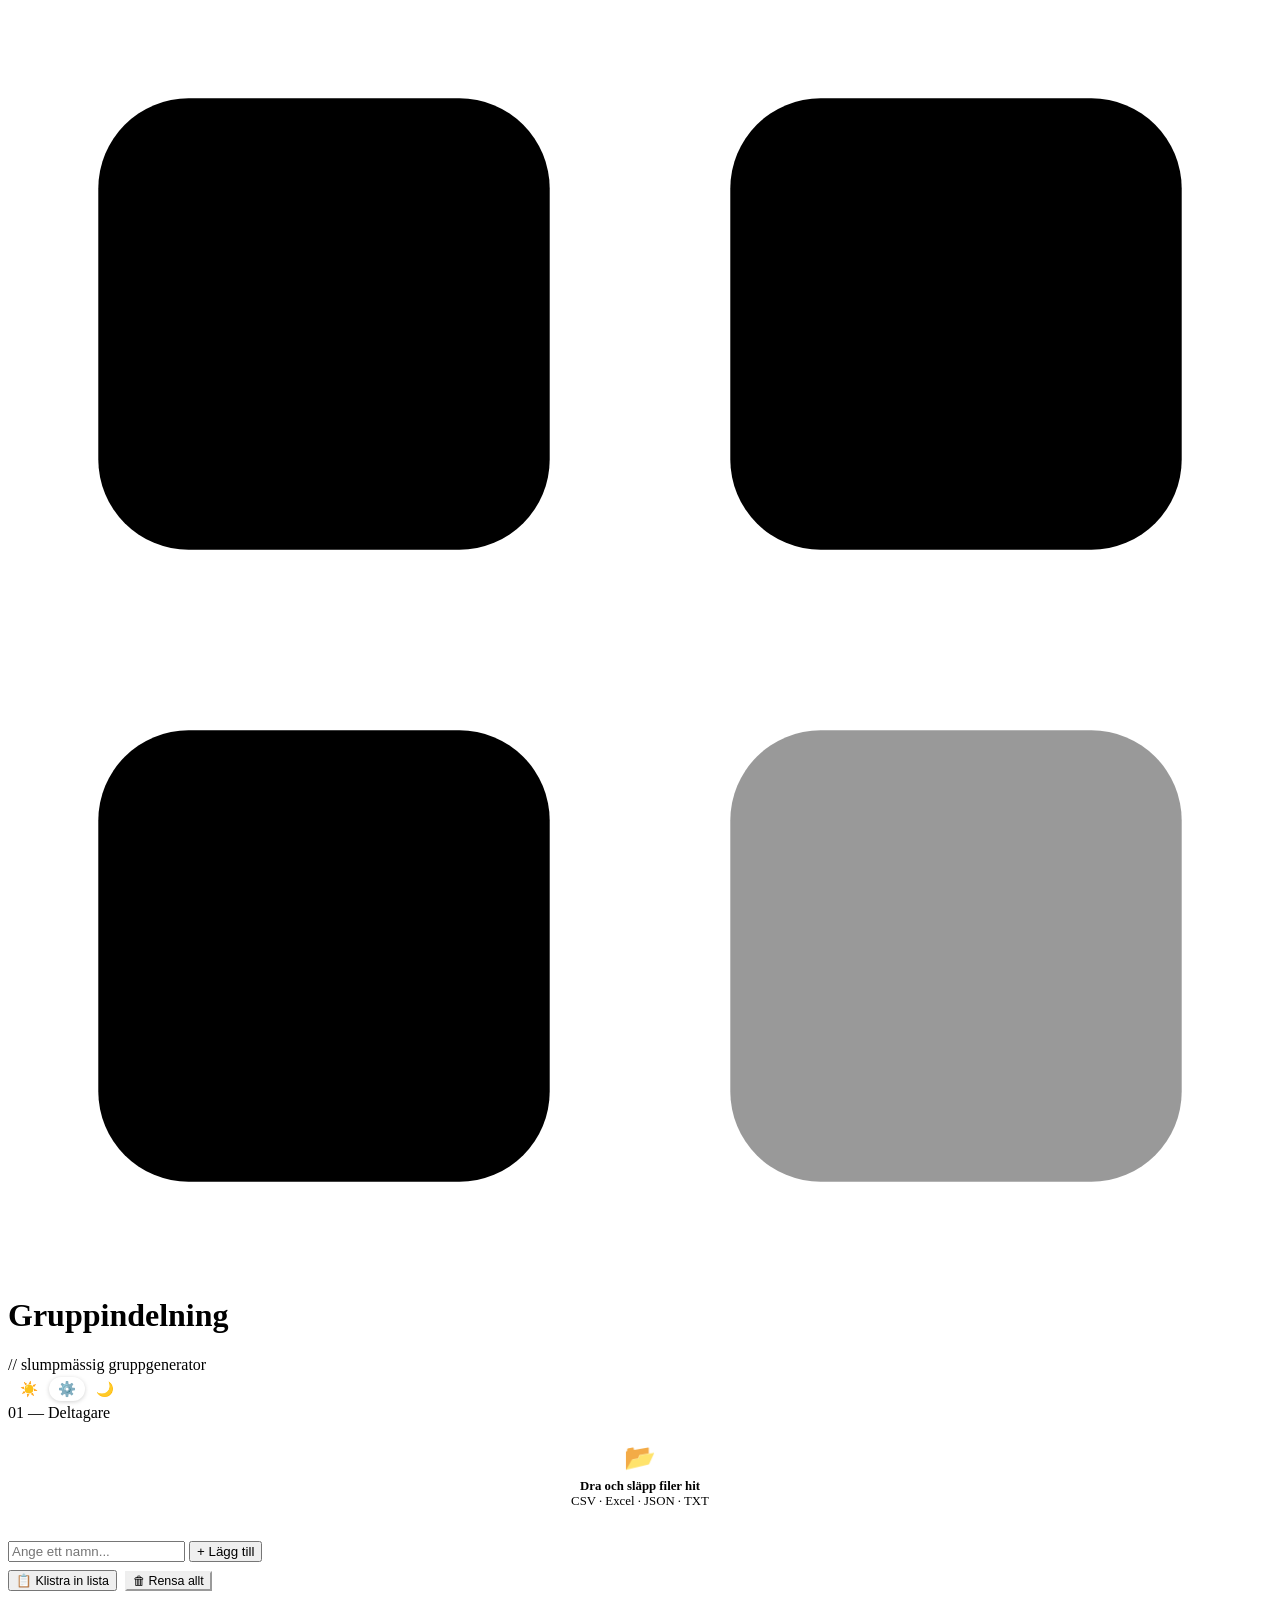
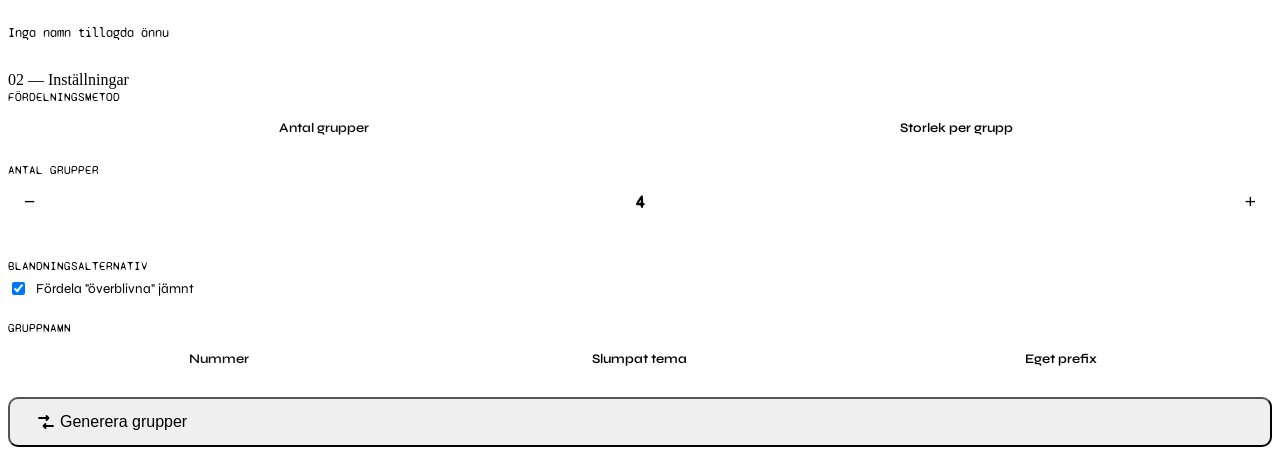
==== index.html @ c27370c6 "0.0.1" ====
<!DOCTYPE html>
<html lang="sv" data-theme="auto">
<head>
<meta charset="UTF-8">
<meta name="viewport" content="width=device-width, initial-scale=1.0">
<title>Gruppindelning</title>
<link rel="stylesheet" href="style.css">
<link href="https://fonts.googleapis.com/css2?family=Syne:wght@400;600;700;800&family=Syne+Mono&display=swap" rel="stylesheet">

</head>
<body>
<div class="app">
  <header>
    <div class="logo-mark">
      <svg viewBox="0 0 28 28" fill="none">
        <rect x="2" y="2" width="10" height="10" rx="2" fill="currentColor"/>
        <rect x="16" y="2" width="10" height="10" rx="2" fill="currentColor"/>
        <rect x="2" y="16" width="10" height="10" rx="2" fill="currentColor"/>
        <rect x="16" y="16" width="10" height="10" rx="2" fill="currentColor" opacity="0.4"/>
      </svg>
    </div>
    <div>
      <h1>Grupp<span>indelning</span></h1>
      <div class="subtitle">// slumpmässig gruppgenerator</div>
    </div>
    <div class="theme-toggle" id="themeToggle">
      <button onclick="setTheme('light')" title="Ljust läge">☀️</button>
      <button onclick="setTheme('auto')"  title="Automatiskt">⚙️</button>
      <button onclick="setTheme('dark')"  title="Mörkt läge">🌙</button>
    </div>
  </header>

  <div class="layout">
    <!-- Panel 1: Names -->
    <div class="panel">
      <div class="panel-title">01 — Deltagare</div>

      <!-- Import -->
      <div class="import-zone" id="dropZone">
        <input type="file" id="fileInput" accept=".csv,.xlsx,.xls,.json,.txt" multiple>
        <div class="import-icon">📂</div>
        <div class="import-text">
          <strong>Dra och släpp filer hit</strong><br>
          CSV · Excel · JSON · TXT
        </div>
      </div>

      <!-- Manual add -->
      <div class="name-input-row">
        <input type="text" id="nameInput" placeholder="Ange ett namn..." autocomplete="off">
        <button class="btn" onclick="addName()">+ Lägg till</button>
      </div>

      <!-- Bulk paste -->
      <div class="flex-row mt8">
        <button class="btn btn-ghost" onclick="togglePaste()" style="font-size:0.78rem;">📋 Klistra in lista</button>
        <button class="btn btn-ghost" onclick="clearAll()" style="font-size:0.78rem; color: var(--danger); border-color: var(--danger);">🗑 Rensa allt</button>
      </div>

      <div id="pasteArea" style="display:none; margin-top:10px;">
        <textarea id="pasteInput" placeholder="En rad per namn, eller kommaseparerat..."
          style="width:100%; height:90px; background:var(--surface2); border:1px solid var(--border); border-radius:8px; padding:10px; color:var(--text); font-family:'Syne Mono',monospace; font-size:0.82rem; resize:vertical; outline:none;"></textarea>
        <div class="flex-row mt8">
          <button class="btn" style="font-size:0.8rem;" onclick="importPaste()">Importera</button>
          <button class="btn btn-ghost" style="font-size:0.8rem;" onclick="togglePaste()">Avbryt</button>
        </div>
      </div>

      <!-- List -->
      <div id="nameList" class="name-list" style="margin-top:14px;">
        <div class="empty-state" id="emptyState">Inga namn tillagda ännu</div>
      </div>
      <div class="name-count" id="nameCount"></div>
    </div>

    <!-- Panel 2: Settings -->
    <div class="panel">
      <div class="panel-title">02 — Inställningar</div>

      <div class="settings-row">
        <div class="setting-item">
          <label>FÖRDELNINGSMETOD</label>
          <div class="mode-toggle">
            <button class="active" id="modeAntal" onclick="setMode('antal')">Antal grupper</button>
            <button id="modeStorlek" onclick="setMode('storlek')">Storlek per grupp</button>
          </div>
        </div>

        <div class="setting-item">
          <label id="numLabel">ANTAL GRUPPER</label>
          <div class="number-input-wrap">
            <button onclick="changeNum(-1)">−</button>
            <span id="numDisplay">4</span>
            <button onclick="changeNum(1)">+</button>
          </div>
          <div class="predict-text" id="predictText"></div>
        </div>

        <div class="setting-item">
          <label>BLANDNINGSALTERNATIV</label>
          <div style="display:flex; flex-direction:column; gap:6px;">
            <label style="display:flex; align-items:center; gap:8px; color:var(--text); cursor:pointer; font-family:'Syne',sans-serif; font-size:0.85rem;">
              <input type="checkbox" id="keepRemainder" checked style="accent-color: var(--accent);">
              Fördela "överblivna" jämnt
            </label>
          </div>
        </div>

        <div class="setting-item">
          <label>GRUPPNAMN</label>
          <div class="mode-toggle">
            <button class="active" id="nameStyleNum" onclick="setNameStyle('nummer')">Nummer</button>
            <button id="nameStyleTheme" onclick="setNameStyle('tema')">Slumpat tema</button>
            <button id="nameStyleCustom" onclick="setNameStyle('eget')">Eget prefix</button>
          </div>
          <div id="themePickerWrap" style="display:none; margin-top:10px;">
            <label style="font-size:0.72rem; color:var(--muted); font-family:'Syne Mono',monospace; display:block; margin-bottom:6px;">VÄLJ TEMA</label>
            <div style="display:flex; flex-wrap:wrap; gap:6px;" id="themePicker"></div>
          </div>
          <div id="customPrefixWrap" style="display:none; margin-top:10px;">
            <input type="text" id="customPrefix" placeholder="ex: Lag, Team, Klass..." style="width:100%;">
          </div>
        </div>
      </div>

      <div class="action-row">
        <button class="btn btn-big shuffle-btn" onclick="generateGroups()">
          <svg width="16" height="16" viewBox="0 0 16 16" fill="none">
            <path d="M1 4h9.5M10.5 4l-2-2m2 2-2 2M15 12H5.5m0 0 2 2m-2-2 2-2" stroke="currentColor" stroke-width="1.8" stroke-linecap="round"/>
          </svg>
          Generera grupper
        </button>
      </div>
    </div>

    <!-- Results -->
    <div class="results-area panel" id="resultsArea">
      <div class="results-header">
        <div class="results-title">
          Resultat
          <span class="results-badge" id="resultsBadge">0 grupper</span>
        </div>
        <div class="copy-row">
          <button class="btn btn-ghost" style="font-size:0.78rem;" onclick="copyResult()">📋 Kopiera</button>
          <button class="btn btn-ghost" style="font-size:0.78rem;" onclick="downloadResult()">💾 Ladda ner</button>
          <button class="btn btn-ghost" style="font-size:0.78rem;" onclick="downloadPDF()">📄 PDF</button>
          <button class="btn shuffle-btn" style="font-size:0.78rem;" onclick="generateGroups()">
            <svg width="13" height="13" viewBox="0 0 16 16" fill="none">
              <path d="M1 4h9.5M10.5 4l-2-2m2 2-2 2M15 12H5.5m0 0 2 2m-2-2 2-2" stroke="currentColor" stroke-width="1.8" stroke-linecap="round"/>
            </svg>
            Blanda om
          </button>
        </div>
      </div>
      <div class="groups-grid" id="groupsGrid"></div>
      <div class="print-footer">Genererad av Gruppindelning &mdash; <span id="printDate"></span></div>
    </div>
  </div>
</div>

<div class="toast" id="toast"></div>

<script>
// --- Theme ---
function setTheme(t) {
  document.documentElement.setAttribute('data-theme', t);
  localStorage.setItem('theme', t);
  document.querySelectorAll('#themeToggle button').forEach((btn, i) => {
    btn.classList.toggle('active', ['light','auto','dark'][i] === t);
  });
}
(function initTheme() {
  const saved = localStorage.getItem('theme') || 'auto';
  setTheme(saved);
})();

// --- State ---
let names = [];
let mode = 'antal'; // 'antal' | 'storlek'
let numValue = 4;
let nameStyle = 'nummer'; // 'nummer' | 'tema' | 'eget'
let activeTheme = 'djur';

const THEMES = {
  'djur':     { label: '🐾 Djur',      words: ['Räven','Björnen','Vargen','Örnen','Tigern','Lejonet','Delfinen','Falken','Lodjuret','Älgen','Hajen','Korpen','Puman','Gazelln','Bävern','Igelkotten','Flodhästen','Geparden','Zebran','Pingvinen'] },
  'rymden':   { label: '🚀 Rymden',    words: ['Orion','Nebula','Cassini','Hubble','Apollo','Sirius','Vega','Polaris','Andromeda','Titan','Aurora','Cosmos','Lyra','Cygnus','Altair','Rigel','Antares','Deneb','Proxima','Quasar'] },
  'natur':    { label: '🌿 Natur',     words: ['Granen','Eken','Björken','Tallens','Aspen','Linden','Almens','Rönnens','Hasselns','Bokens','Viden','Sälgens','Enens','Häggns','Forsens','Sjöns','Flodens','Bergets','Dalens','Slättens'] },
  'mat':      { label: '🍕 Mat',       words: ['Pizzan','Tacos','Sushis','Burgarn','Pastas','Waffle','Muffins','Tårtan','Noodles','Curryn','Falafel','Paninis','Ramen','Gazpacho','Risotton','Crêpen','Wonton','Burritos','Tzatziki','Fondue'] },
  'färger':   { label: '🎨 Färger',    words: ['Kobolt','Scarlet','Safran','Smaragd','Karmin','Indigo','Cerise','Amber','Lavendel','Korall','Turkos','Purpur','Citrin','Azur','Magenta','Ocker','Sepia','Jade','Perla','Karminröd'] },
  'sport':    { label: '⚽ Sport',     words: ['Sprinters','Titans','Eagles','Phoenix','Vipers','Wolves','Sharks','Falcons','Storm','Blazers','Knights','Raiders','Comets','Thunder','Legends','Rebels','Warriors','Rangers','Hunters','Strikers'] },
  'musik':    { label: '🎵 Musik',     words: ['Allegro','Fortissimo','Staccato','Vibrato','Crescendo','Adagio','Pizzicato','Fermata','Serenad','Overtyren','Balladen','Sonatens','Rapsodi','Preludium','Nocturne','Etyd','Kadensen','Fuga','Arion','Legato'] },
  'mytologi': { label: '⚡ Mytologi',  words: ['Zevs','Ares','Hermes','Poseidon','Athena','Apollo','Artemis','Hestia','Hefaist','Demeter','Dionys','Hades','Nyx','Iris','Nemesis','Eros','Titan','Kronos','Helios','Selene'] },
};

function setNameStyle(style) {
  nameStyle = style;
  const idMap = { 'nummer': 'nameStyleNum', 'tema': 'nameStyleTheme', 'eget': 'nameStyleCustom' };
  Object.values(idMap).forEach(id => document.getElementById(id).classList.remove('active'));
  document.getElementById(idMap[style]).classList.add('active');
  document.getElementById('themePickerWrap').style.display = style === 'tema' ? 'block' : 'none';
  document.getElementById('customPrefixWrap').style.display = style === 'eget' ? 'block' : 'none';
}

function buildThemePicker() {
  const picker = document.getElementById('themePicker');
  Object.entries(THEMES).forEach(([key, val]) => {
    const btn = document.createElement('button');
    btn.className = 'theme-btn' + (key === activeTheme ? ' active' : '');
    btn.textContent = val.label;
    btn.onclick = () => {
      activeTheme = key;
      picker.querySelectorAll('.theme-btn').forEach(b => b.classList.remove('active'));
      btn.classList.add('active');
    };
    picker.appendChild(btn);
  });
}

function getGroupName(i, total) {
  if (nameStyle === 'nummer') return `GRUPP ${i + 1}`;
  if (nameStyle === 'eget') {
    const prefix = document.getElementById('customPrefix').value.trim() || 'Grupp';
    return `${prefix} ${i + 1}`;
  }
  if (nameStyle === 'tema') {
    const pool = THEMES[activeTheme].words;
    // Pre-shuffle pool for this generation, stored in window._themePool
    if (!window._themePool) window._themePool = [...pool].sort(() => Math.random() - 0.5);
    return window._themePool[i % pool.length];
  }
  return `GRUPP ${i + 1}`;
}

// --- Name Management ---
function addName(n) {
  const input = document.getElementById('nameInput');
  const name = (n || input.value).trim();
  if (!name) return;
  if (names.includes(name)) { showToast(`"${name}" finns redan`); input.value = ''; return; }
  names.push(name);
  input.value = '';
  renderNames();
  updatePredict();
}

function removeName(i) {
  names.splice(i, 1);
  renderNames();
  updatePredict();
}

function clearAll() {
  if (!names.length) return;
  names = [];
  renderNames();
  updatePredict();
  document.getElementById('resultsArea').classList.remove('visible');
}

function renderNames() {
  const list = document.getElementById('nameList');
  const empty = document.getElementById('emptyState');
  const count = document.getElementById('nameCount');
  list.innerHTML = '';
  if (!names.length) {
    list.appendChild(empty);
    count.innerHTML = '';
    return;
  }
  names.forEach((n, i) => {
    const tag = document.createElement('div');
    tag.className = 'name-tag';
    tag.innerHTML = `${n}<button onclick="removeName(${i})" title="Ta bort">×</button>`;
    list.appendChild(tag);
  });
  count.innerHTML = `Totalt: <span>${names.length}</span> deltagare`;
}

// --- Import ---
document.getElementById('nameInput').addEventListener('keydown', e => { if (e.key === 'Enter') addName(); });

document.getElementById('fileInput').addEventListener('change', e => {
  Array.from(e.target.files).forEach(handleFile);
  e.target.value = '';
});

const dropZone = document.getElementById('dropZone');
dropZone.addEventListener('dragover', e => { e.preventDefault(); dropZone.classList.add('drag-over'); });
dropZone.addEventListener('dragleave', () => dropZone.classList.remove('drag-over'));
dropZone.addEventListener('drop', e => {
  e.preventDefault();
  dropZone.classList.remove('drag-over');
  Array.from(e.dataTransfer.files).forEach(handleFile);
});

function handleFile(file) {
  const ext = file.name.split('.').pop().toLowerCase();
  const reader = new FileReader();

  if (ext === 'json') {
    reader.onload = e => {
      try {
        const data = JSON.parse(e.target.result);
        const arr = Array.isArray(data) ? data : Object.values(data).flat();
        arr.forEach(v => { const s = String(v).trim(); if (s) addUnique(s); });
        showToast(`✓ ${file.name} importerad`);
        updatePredict();
      } catch { showToast('Ogiltig JSON-fil'); }
    };
    reader.readAsText(file);
  } else if (ext === 'txt') {
    reader.onload = e => {
      e.target.result.split(/[\n,]+/).forEach(n => { const s = n.trim(); if (s) addUnique(s); });
      showToast(`✓ ${file.name} importerad`);
      renderNames(); updatePredict();
    };
    reader.readAsText(file);
  } else if (ext === 'csv') {
    reader.onload = e => {
      const lines = e.target.result.split('\n');
      lines.forEach(line => {
        line.split(',').forEach(cell => { const s = cell.replace(/"/g, '').trim(); if (s) addUnique(s); });
      });
      showToast(`✓ ${file.name} importerad`);
      renderNames(); updatePredict();
    };
    reader.readAsText(file);
  } else if (ext === 'xlsx' || ext === 'xls') {
    reader.onload = e => {
      try {
        // Simple XLSX text extraction fallback (without library)
        showToast('Excel: använd CSV-export för bästa resultat');
      } catch { showToast('Kunde inte läsa Excel-fil'); }
    };
    reader.readAsArrayBuffer(file);

    // Try to load SheetJS dynamically
    if (!window.XLSX) {
      const script = document.createElement('script');
      script.src = 'https://cdnjs.cloudflare.com/ajax/libs/xlsx/0.18.5/xlsx.full.min.js';
      script.onload = () => {
        const reader2 = new FileReader();
        reader2.onload = e2 => {
          const wb = XLSX.read(new Uint8Array(e2.target.result), { type: 'array' });
          wb.SheetNames.forEach(sn => {
            const sheet = XLSX.utils.sheet_to_json(wb.Sheets[sn], { header: 1 });
            sheet.flat().forEach(v => { const s = String(v).trim(); if (s && s !== 'undefined') addUnique(s); });
          });
          showToast(`✓ ${file.name} importerad`);
          renderNames(); updatePredict();
        };
        reader2.readAsArrayBuffer(file);
      };
      document.head.appendChild(script);
    } else {
      const reader2 = new FileReader();
      reader2.onload = e2 => {
        const wb = XLSX.read(new Uint8Array(e2.target.result), { type: 'array' });
        wb.SheetNames.forEach(sn => {
          const sheet = XLSX.utils.sheet_to_json(wb.Sheets[sn], { header: 1 });
          sheet.flat().forEach(v => { const s = String(v).trim(); if (s && s !== 'undefined') addUnique(s); });
        });
        showToast(`✓ ${file.name} importerad`);
        renderNames(); updatePredict();
      };
      reader2.readAsArrayBuffer(file);
    }
  } else {
    showToast('Filformat stöds ej');
  }
}

function addUnique(name) {
  if (name && !names.includes(name)) names.push(name);
}

function togglePaste() {
  const area = document.getElementById('pasteArea');
  area.style.display = area.style.display === 'none' ? 'block' : 'none';
}

function importPaste() {
  const text = document.getElementById('pasteInput').value;
  text.split(/[\n,]+/).forEach(n => { const s = n.trim(); if (s) addUnique(s); });
  document.getElementById('pasteInput').value = '';
  togglePaste();
  renderNames(); updatePredict();
  showToast(`✓ Namn importerade`);
}

// --- Settings ---
function setMode(m) {
  mode = m;
  document.getElementById('modeAntal').classList.toggle('active', m === 'antal');
  document.getElementById('modeStorlek').classList.toggle('active', m === 'storlek');
  document.getElementById('numLabel').textContent = m === 'antal' ? 'ANTAL GRUPPER' : 'STORLEK PER GRUPP';
  updatePredict();
}

function changeNum(d) {
  numValue = Math.max(1, numValue + d);
  document.getElementById('numDisplay').textContent = numValue;
  updatePredict();
}

function updatePredict() {
  const p = document.getElementById('predictText');
  const n = names.length;
  if (!n) { p.textContent = ''; return; }
  if (mode === 'antal') {
    if (numValue > n) { p.innerHTML = `⚠ Fler grupper än deltagare`; return; }
    const base = Math.floor(n / numValue);
    const rem = n % numValue;
    if (rem === 0) p.innerHTML = `→ <strong>${numValue} grupper</strong> med <strong>${base} pers</strong> var`;
    else p.innerHTML = `→ <strong>${numValue} grupper</strong>: ${numValue - rem}×${base} och ${rem}×${base + 1} pers`;
  } else {
    if (numValue > n) { p.innerHTML = `⚠ Storlek större än antal deltagare`; return; }
    const g = Math.ceil(n / numValue);
    p.innerHTML = `→ <strong>${g} grupper</strong> med upp till <strong>${numValue} pers</strong>`;
  }
}

// --- Generate ---
function generateGroups() {
  if (!names.length) { showToast('Lägg till namn först!'); return; }

  const shuffled = [...names].sort(() => Math.random() - 0.5);
  let groups = [];

  if (mode === 'antal') {
    if (numValue > shuffled.length) { showToast('Fler grupper än deltagare!'); return; }
    const base = Math.floor(shuffled.length / numValue);
    const rem = shuffled.length % numValue;
    let idx = 0;
    for (let i = 0; i < numValue; i++) {
      const size = base + (i < rem ? 1 : 0);
      groups.push(shuffled.slice(idx, idx + size));
      idx += size;
    }
  } else {
    if (numValue > shuffled.length) { showToast('Storlek större än antal deltagare!'); return; }
    const numGroups = Math.ceil(shuffled.length / numValue);
    const keep = document.getElementById('keepRemainder').checked;
    if (keep) {
      // Distribute evenly like mode=antal but with numGroups
      const base = Math.floor(shuffled.length / numGroups);
      const rem = shuffled.length % numGroups;
      let idx = 0;
      for (let i = 0; i < numGroups; i++) {
        const size = base + (i < rem ? 1 : 0);
        groups.push(shuffled.slice(idx, idx + size));
        idx += size;
      }
    } else {
      for (let i = 0; i < shuffled.length; i += numValue) {
        groups.push(shuffled.slice(i, i + numValue));
      }
    }
  }

  renderGroups(groups);
}

function renderGroups(groups) {
  const area = document.getElementById('resultsArea');
  const grid = document.getElementById('groupsGrid');
  const badge = document.getElementById('resultsBadge');

  area.classList.add('visible');
  badge.textContent = `${groups.length} grupper`;
  grid.innerHTML = '';

  // Reset theme pool for fresh shuffle each generation
  const pool = THEMES[activeTheme]?.words || [];
  window._themePool = [...pool].sort(() => Math.random() - 0.5);

  const colors = ['#c8f03c', '#7b61ff', '#ff9d3c', '#3cf0e0', '#ff5a9d', '#3c9dff', '#ff3c3c', '#a3ff8a'];

  groups.forEach((members, i) => {
    const card = document.createElement('div');
    card.className = 'group-card';
    card.style.animationDelay = `${i * 0.04}s`;

    const color = colors[i % colors.length];
    const groupName = getGroupName(i, groups.length);
    card.innerHTML = `
      <div class="group-header" style="border-left: 3px solid ${color};">
        <span class="group-num">${groupName}</span>
        <span class="group-size">${members.length} pers</span>
      </div>
      <div class="group-members">
        ${members.map(m => `<div class="member"><div class="member-dot" style="background:${color};"></div>${m}</div>`).join('')}
      </div>
    `;
    grid.appendChild(card);
  });

  area.scrollIntoView({ behavior: 'smooth', block: 'start' });
  window._lastGroups = groups;
}

// --- Export ---
function copyResult() {
  if (!window._lastGroups) return;
  // Rebuild names using same pool
  const pool = THEMES[activeTheme]?.words || [];
  window._themePool = [...(window._lastThemePool || pool)];
  const text = window._lastGroups.map((g, i) => `${getGroupName(i, window._lastGroups.length)}:\n${g.join('\n')}`).join('\n\n');
  navigator.clipboard.writeText(text).then(() => showToast('✓ Kopierat till urklipp'));
}

function downloadResult() {
  if (!window._lastGroups) return;
  const text = window._lastGroups.map((g, i) => `${getGroupName(i, window._lastGroups.length)}:\n${g.join('\n')}`).join('\n\n');
  const blob = new Blob([text], { type: 'text/plain;charset=utf-8' });
  const a = document.createElement('a');
  a.href = URL.createObjectURL(blob);
  a.download = 'grupper.txt';
  a.click();
  showToast('✓ Fil nedladdad');
}

function downloadPDF() {
  if (!window._lastGroups) return;
  document.getElementById('printDate').textContent = new Date().toLocaleDateString('sv-SE');
  window.print();
}
function showToast(msg) {
  const t = document.getElementById('toast');
  t.textContent = msg;
  t.classList.add('show');
  setTimeout(() => t.classList.remove('show'), 2200);
}

// Init
buildThemePicker();
renderNames();
updatePredict();
</script>
</body>
</html>
---- style.css ----
/* Import area */
  .import-zone {
      border: 2px dashed var(--border);
      border-radius: 8px;
      padding: 20px;
      text-align: center;
      cursor: pointer;
      transition: border-color 0.2s, background 0.2s;
      margin-bottom: 12px;
      position: relative;
  }

  .import-zone:hover,
  .import-zone.drag-over {
      border-color: var(--accent);
      background: rgba(200, 240, 60, 0.04);
  }

  .import-zone input[type="file"] {
      position: absolute;
      inset: 0;
      opacity: 0;
      cursor: pointer;
  }

  .import-icon {
      font-size: 1.6rem;
      margin-bottom: 6px;
  }

  .import-text {
      font-size: 0.8rem;
      color: var(--muted);
  }

  .import-text strong {
      color: var(--text);
  }

  /* Name list */
  .name-list {
      display: flex;
      flex-wrap: wrap;
      gap: 6px;
      max-height: 220px;
      overflow-y: auto;
      margin-top: 4px;
  }

  .name-list::-webkit-scrollbar {
      width: 4px;
  }

  .name-list::-webkit-scrollbar-track {
      background: transparent;
  }

  .name-list::-webkit-scrollbar-thumb {
      background: var(--border);
      border-radius: 2px;
  }

  .name-tag {
      display: inline-flex;
      align-items: center;
      gap: 5px;
      background: var(--surface2);
      border: 1px solid var(--border);
      border-radius: 20px;
      padding: 4px 10px 4px 12px;
      font-size: 0.82rem;
      animation: tagIn 0.2s ease;
  }

  @keyframes tagIn {
      from {
          opacity: 0;
          transform: scale(0.85);
      }

      to {
          opacity: 1;
          transform: scale(1);
      }
  }

  .name-tag button {
      background: none;
      border: none;
      color: var(--muted);
      cursor: pointer;
      font-size: 0.9rem;
      line-height: 1;
      padding: 0;
      transition: color 0.15s;
  }

  .name-tag button:hover {
      color: var(--danger);
  }

  .name-count {
      font-family: 'Syne Mono', monospace;
      font-size: 0.75rem;
      color: var(--muted);
      margin-top: 10px;
  }

  .name-count span {
      color: var(--accent);
      font-weight: 600;
  }

  /* Settings */
  .settings-row {
      display: flex;
      flex-direction: column;
      gap: 16px;
      margin-bottom: 20px;
  }

  .setting-item label {
      display: block;
      font-size: 0.78rem;
      color: var(--muted);
      margin-bottom: 6px;
      font-family: 'Syne Mono', monospace;
  }

  .mode-toggle {
      display: flex;
      background: var(--surface2);
      border: 1px solid var(--border);
      border-radius: 8px;
      overflow: hidden;
  }

  .mode-toggle button {
      flex: 1;
      background: none;
      border: none;
      color: var(--muted);
      font-family: 'Syne', sans-serif;
      font-size: 0.82rem;
      font-weight: 600;
      padding: 10px;
      cursor: pointer;
      transition: background 0.2s, color 0.2s;
  }

  .mode-toggle button.active {
      background: var(--accent);
      color: #0e0e12;
  }

  .number-input-wrap {
      display: flex;
      align-items: center;
      background: var(--surface2);
      border: 1px solid var(--border);
      border-radius: 8px;
      overflow: hidden;
  }

  .number-input-wrap button {
      background: none;
      border: none;
      color: var(--text);
      font-size: 1.2rem;
      padding: 8px 16px;
      cursor: pointer;
      transition: background 0.15s;
  }

  .number-input-wrap button:hover {
      background: var(--border);
  }

  .number-input-wrap span {
      flex: 1;
      text-align: center;
      font-family: 'Syne Mono', monospace;
      font-size: 1.1rem;
      font-weight: 600;
      color: var(--accent);
  }

  .predict-text {
      font-size: 0.75rem;
      color: var(--muted);
      font-family: 'Syne Mono', monospace;
      margin-top: 6px;
      min-height: 1.2em;
  }

  .predict-text strong {
      color: var(--text);
  }

  /* Actions */
  .action-row {
      display: flex;
      gap: 8px;
      flex-wrap: wrap;
  }

  .btn-big {
      padding: 14px 28px;
      font-size: 1rem;
      border-radius: 10px;
      flex: 1;
  }

  /* Results */
  .results-area {
      grid-column: 1 / -1;
      display: none;
  }

  .results-area.visible {
      display: block;
  }

  .results-header {
      display: flex;
      align-items: center;
      justify-content: space-between;
      margin-bottom: 20px;
      flex-wrap: wrap;
      gap: 12px;
  }

  .results-title {
      font-size: 1.1rem;
      font-weight: 700;
      display: flex;
      align-items: center;
      gap: 10px;
  }

  .results-badge {
      background: var(--accent);
      color: #0e0e12;
      font-size: 0.7rem;
      font-family: 'Syne Mono', monospace;
      padding: 3px 8px;
      border-radius: 20px;
      font-weight: 700;
  }

  .groups-grid {
      display: grid;
      grid-template-columns: repeat(auto-fill, minmax(180px, 1fr));
      gap: 16px;
  }

  .group-card {
      background: var(--surface);
      border: 1px solid var(--border);
      border-radius: var(--radius);
      overflow: hidden;
      animation: cardIn 0.3s ease both;
  }

  @keyframes cardIn {
      from {
          opacity: 0;
          transform: translateY(12px);
      }

      to {
          opacity: 1;
          transform: translateY(0);
      }
  }

  .group-header {
      padding: 10px 14px;
      font-size: 0.7rem;
      font-family: 'Syne Mono', monospace;
      font-weight: 600;
      letter-spacing: 0.08em;
      border-bottom: 1px solid var(--border);
      display: flex;
      align-items: center;
      justify-content: space-between;
  }

  .group-num {
      color: var(--accent);
  }

  .group-size {
      color: var(--muted);
      font-size: 0.65rem;
  }

  .group-members {
      padding: 10px 14px;
      display: flex;
      flex-direction: column;
      gap: 5px;
  }

  .member {
      font-size: 0.88rem;
      display: flex;
      align-items: center;
      gap: 6px;
      padding: 3px 0;
      border-bottom: 1px solid var(--border);
  }

  .member:last-child {
      border-bottom: none;
  }

  .member-dot {
      width: 6px;
      height: 6px;
      border-radius: 50%;
      background: var(--accent2);
      flex-shrink: 0;
  }

  /* Toast */
  .toast {
      position: fixed;
      bottom: 32px;
      left: 50%;
      transform: translateX(-50%) translateY(80px);
      background: var(--surface2);
      border: 1px solid var(--border);
      color: var(--text);
      font-family: 'Syne Mono', monospace;
      font-size: 0.82rem;
      padding: 12px 20px;
      border-radius: 40px;
      z-index: 100;
      transition: transform 0.3s cubic-bezier(0.34, 1.56, 0.64, 1);
      pointer-events: none;
      white-space: nowrap;
  }

  .toast.show {
      transform: translateX(-50%) translateY(0);
  }

  /* Print / PDF styles */
  @media print {
      @page {
          margin: 20mm 18mm;
          size: A4;
      }

      body {
          background: white !important;
          color: #111 !important;
      }

      body::before {
          display: none;
      }

      .app {
          padding: 0;
          max-width: 100%;
      }

      header,
      .layout>.panel:not(.results-area) {
          display: none !important;
      }

      .results-area {
          display: block !important;
          border: none !important;
          background: white !important;
          padding: 0 !important;
          grid-column: auto !important;
      }

      .results-header {
          margin-bottom: 14mm;
      }

      .results-title {
          font-size: 18pt;
          color: #111 !important;
      }

      .results-badge {
          background: #111 !important;
          color: white !important;
          font-size: 8pt;
      }

      .copy-row {
          display: none !important;
      }

      .groups-grid {
          grid-template-columns: repeat(3, 1fr);
          gap: 8mm;
      }

      .group-card {
          background: white !important;
          border: 1.5pt solid #ccc !important;
          border-radius: 6pt;
          break-inside: avoid;
          page-break-inside: avoid;
      }

      .group-header {
          background: #f5f5f5 !important;
          padding: 6pt 10pt !important;
          border-bottom: 1pt solid #ddd !important;
      }

      .group-num {
          font-size: 8pt !important;
      }

      .group-size {
          font-size: 7pt !important;
          color: #666 !important;
      }

      .group-members {
          padding: 6pt 10pt !important;
      }

      .member {
          font-size: 9pt !important;
          color: #111 !important;
          border-bottom: 0.5pt solid #eee !important;
          padding: 2pt 0 !important;
      }

      .member-dot {
          background: #555 !important;
      }

      .print-footer {
          display: block !important;
      }

      * {
          -webkit-print-color-adjust: exact;
          print-color-adjust: exact;
      }
  }

  .print-footer {
      display: none;
      text-align: center;
      margin-top: 14mm;
      font-size: 7pt;
      color: #aaa;
      font-family: monospace;
  }

  .theme-btn {
      background: var(--surface2);
      border: 1px solid var(--border);
      border-radius: 6px;
      color: var(--text);
      font-family: 'Syne', sans-serif;
      font-size: 0.78rem;
      padding: 5px 10px;
      cursor: pointer;
      transition: border-color 0.15s, background 0.15s;
      white-space: nowrap;
  }

  .theme-btn:hover {
      border-color: var(--muted);
  }

  .theme-btn.active {
      border-color: var(--accent);
      background: rgba(200, 240, 60, 0.1);
      color: var(--accent);
  }

  /* Utility */
  .flex-row {
      display: flex;
      gap: 8px;
      align-items: center;
  }

  .mt8 {
      margin-top: 8px;
  }

  .empty-state {
      color: var(--muted);
      font-size: 0.82rem;
      padding: 20px 0;
      text-align: center;
      font-family: 'Syne Mono', monospace;
  }

  .copy-row {
      display: flex;
      gap: 8px;
      flex-wrap: wrap;
  }

  .shuffle-btn {
      display: flex;
      align-items: center;
      gap: 6px;
  }

  .shuffle-btn svg {
      transition: transform 0.4s;
  }

  .shuffle-btn:hover svg {
      transform: rotate(180deg);
  }

  /* Theme toggle */
  .theme-toggle {
      display: flex;
      align-items: center;
      background: var(--surface2);
      border: 1px solid var(--border);
      border-radius: 30px;
      padding: 3px;
      gap: 2px;
      margin-left: auto;
  }

  .theme-toggle button {
      background: none;
      border: none;
      border-radius: 24px;
      padding: 5px 9px;
      cursor: pointer;
      font-size: 0.9rem;
      line-height: 1;
      color: var(--muted);
      transition: background 0.18s, color 0.18s;
  }

  .theme-toggle button.active {
      background: var(--surface);
      color: var(--text);
      box-shadow: 0 1px 4px rgba(0, 0, 0, 0.18);
  }

  [data-theme="light"] .theme-toggle button.active {
      box-shadow: 0 1px 4px rgba(0, 0, 0, 0.10);
  }
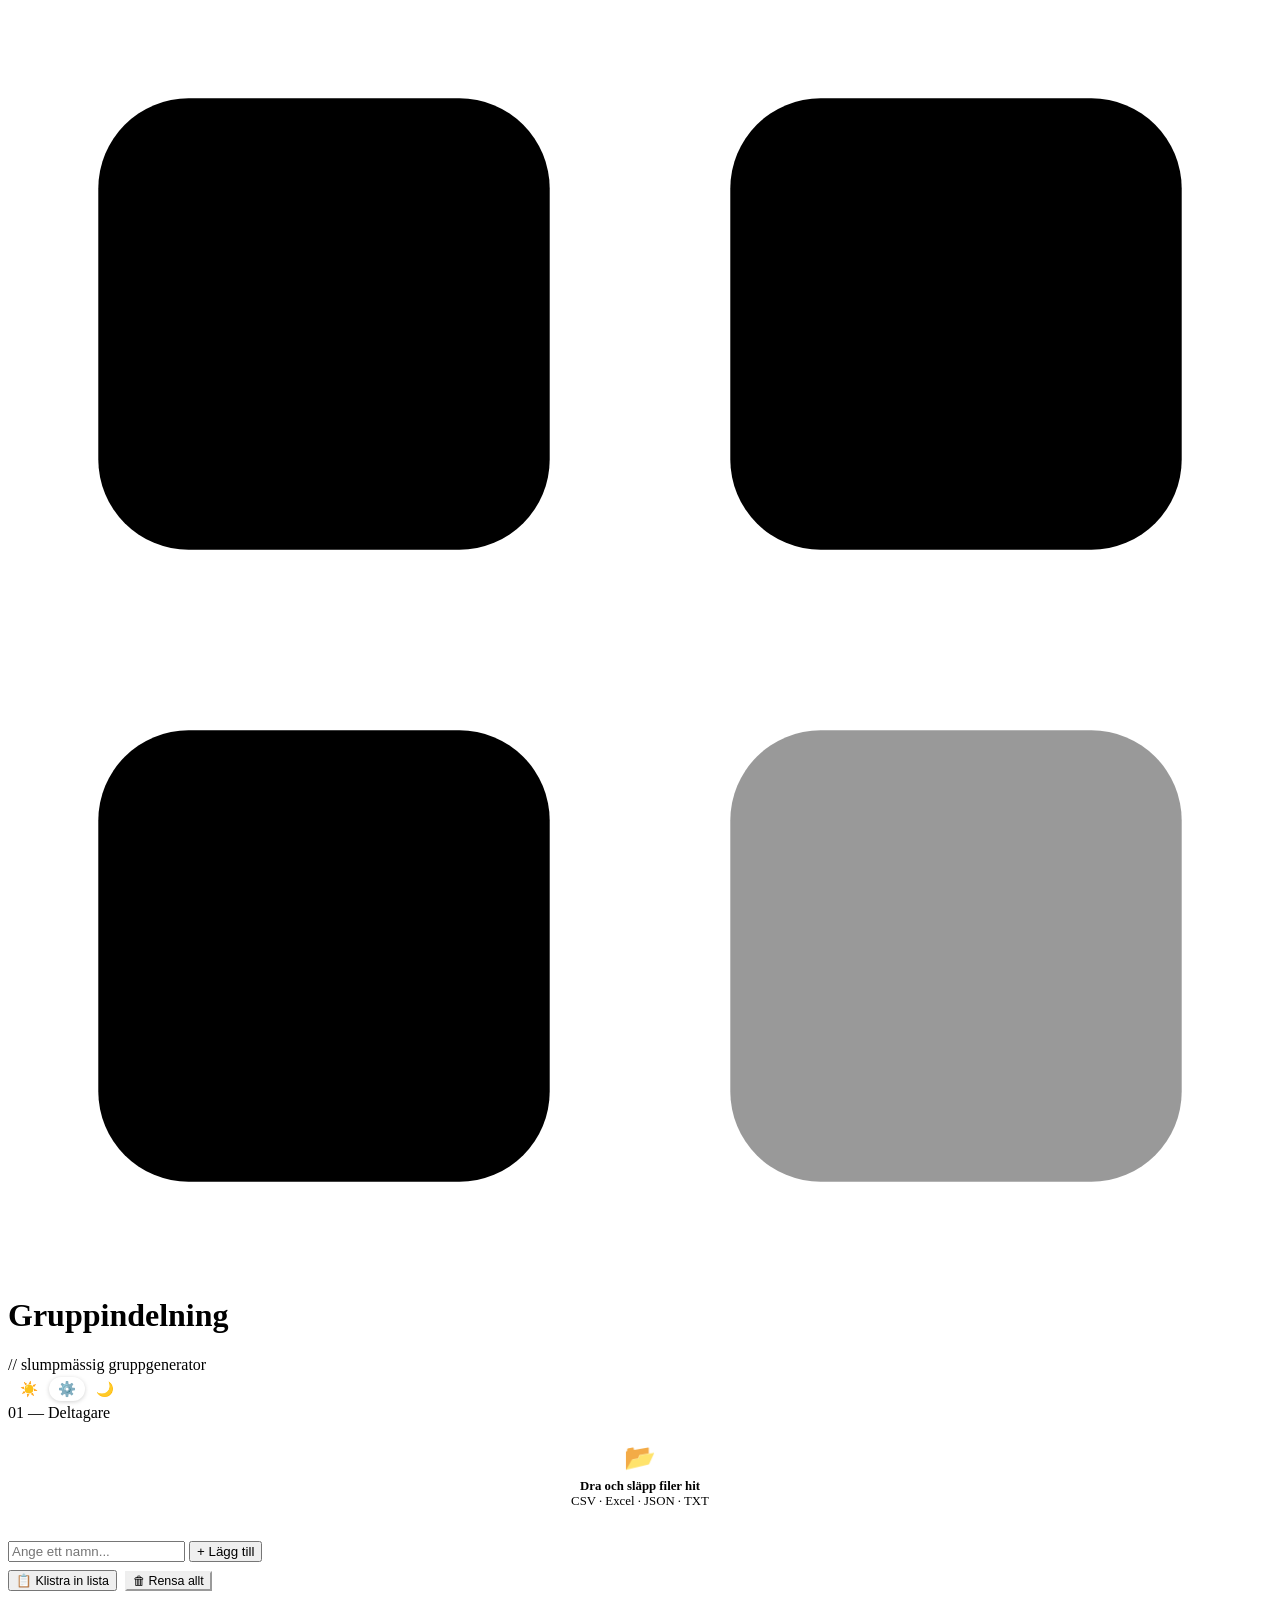
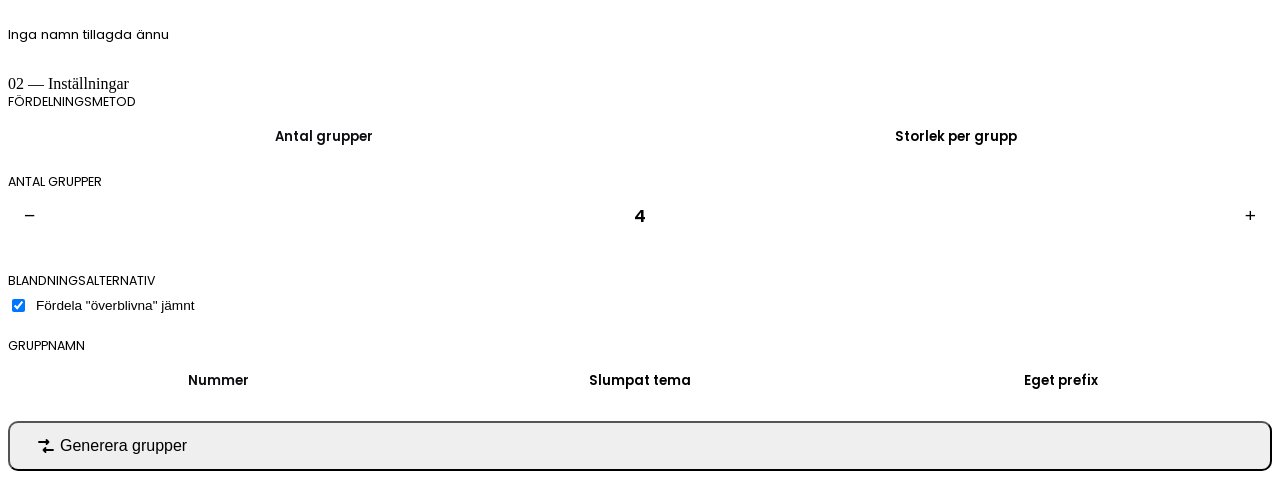
==== commit 0fa4f2f7: "0.0.3" ====
--- a/index.html
+++ b/index.html
@@ -1,541 +1,172 @@
 <!DOCTYPE html>
 <html lang="sv" data-theme="auto">
+
 <head>
-<meta charset="UTF-8">
-<meta name="viewport" content="width=device-width, initial-scale=1.0">
-<title>Gruppindelning</title>
-<link rel="stylesheet" href="style.css">
-<link href="https://fonts.googleapis.com/css2?family=Syne:wght@400;600;700;800&family=Syne+Mono&display=swap" rel="stylesheet">
+  <meta charset="UTF-8">
+  <meta name="viewport" content="width=device-width, initial-scale=1.0">
+  <title>Gruppindelning</title>
+  <link rel="stylesheet" href="style.css">
+  <script src="app.js"></script>
 
 </head>
+
 <body>
-<div class="app">
-  <header>
-    <div class="logo-mark">
-      <svg viewBox="0 0 28 28" fill="none">
-        <rect x="2" y="2" width="10" height="10" rx="2" fill="currentColor"/>
-        <rect x="16" y="2" width="10" height="10" rx="2" fill="currentColor"/>
-        <rect x="2" y="16" width="10" height="10" rx="2" fill="currentColor"/>
-        <rect x="16" y="16" width="10" height="10" rx="2" fill="currentColor" opacity="0.4"/>
-      </svg>
-    </div>
-    <div>
-      <h1>Grupp<span>indelning</span></h1>
-      <div class="subtitle">// slumpmässig gruppgenerator</div>
-    </div>
-    <div class="theme-toggle" id="themeToggle">
-      <button onclick="setTheme('light')" title="Ljust läge">☀️</button>
-      <button onclick="setTheme('auto')"  title="Automatiskt">⚙️</button>
-      <button onclick="setTheme('dark')"  title="Mörkt läge">🌙</button>
-    </div>
-  </header>
+  <div class="app">
+    <header>
+      <div class="logo-mark">
+        <svg viewBox="0 0 28 28" fill="none">
+          <rect x="2" y="2" width="10" height="10" rx="2" fill="currentColor" />
+          <rect x="16" y="2" width="10" height="10" rx="2" fill="currentColor" />
+          <rect x="2" y="16" width="10" height="10" rx="2" fill="currentColor" />
+          <rect x="16" y="16" width="10" height="10" rx="2" fill="currentColor" opacity="0.4" />
+        </svg>
+      </div>
+      <div>
+        <h1>Grupp<span>indelning</span></h1>
+        <div class="subtitle">// slumpmässig gruppgenerator</div>
+      </div>
+      <div class="theme-toggle" id="themeToggle">
+        <button onclick="setTheme('light')" title="Ljust läge">☀️</button>
+        <button onclick="setTheme('auto')" title="Automatiskt">⚙️</button>
+        <button onclick="setTheme('dark')" title="Mörkt läge">🌙</button>
+      </div>
+    </header>
 
-  <div class="layout">
-    <!-- Panel 1: Names -->
-    <div class="panel">
-      <div class="panel-title">01 — Deltagare</div>
+    <div class="layout">
+      <!-- Panel 1: Names -->
+      <div class="panel">
+        <div class="panel-title">01 — Deltagare</div>
 
-      <!-- Import -->
-      <div class="import-zone" id="dropZone">
-        <input type="file" id="fileInput" accept=".csv,.xlsx,.xls,.json,.txt" multiple>
-        <div class="import-icon">📂</div>
-        <div class="import-text">
-          <strong>Dra och släpp filer hit</strong><br>
-          CSV · Excel · JSON · TXT
+        <!-- Import -->
+        <div class="import-zone" id="dropZone">
+          <input type="file" id="fileInput" accept=".csv,.xlsx,.xls,.json,.txt" multiple>
+          <div class="import-icon">📂</div>
+          <div class="import-text">
+            <strong>Dra och släpp filer hit</strong><br>
+            CSV · Excel · JSON · TXT
+          </div>
+        </div>
+
+        <!-- Manual add -->
+        <div class="name-input-row">
+          <input type="text" id="nameInput" placeholder="Ange ett namn..." autocomplete="off">
+          <button class="btn" onclick="addName()">+ Lägg till</button>
+        </div>
+
+        <!-- Bulk paste -->
+        <div class="flex-row mt8">
+          <button class="btn btn-ghost" onclick="togglePaste()" style="font-size:0.78rem;">📋 Klistra in lista</button>
+          <button class="btn btn-ghost" onclick="clearAll()"
+            style="font-size:0.78rem; color: var(--danger); border-color: var(--danger);">🗑 Rensa allt</button>
+        </div>
+
+        <div id="pasteArea" style="display:none; margin-top:10px;">
+          <textarea id="pasteInput" placeholder="En rad per namn, eller kommaseparerat..."
+            style="width:100%; height:90px; background:var(--surface2); border:1px solid var(--border); border-radius:8px; padding:10px; color:var(--text); font-family:'Syne Mono',monospace; font-size:0.82rem; resize:vertical; outline:none;"></textarea>
+          <div class="flex-row mt8">
+            <button class="btn" style="font-size:0.8rem;" onclick="importPaste()">Importera</button>
+            <button class="btn btn-ghost" style="font-size:0.8rem;" onclick="togglePaste()">Avbryt</button>
+          </div>
+        </div>
+
+        <!-- List -->
+        <div id="nameList" class="name-list" style="margin-top:14px;">
+          <div class="empty-state" id="emptyState">Inga namn tillagda ännu</div>
+        </div>
+        <div class="name-count" id="nameCount"></div>
+      </div>
+
+      <!-- Panel 2: Settings -->
+      <div class="panel">
+        <div class="panel-title">02 — Inställningar</div>
+
+        <div class="settings-row">
+          <div class="setting-item">
+            <label>FÖRDELNINGSMETOD</label>
+            <div class="mode-toggle">
+              <button class="active" id="modeAntal" onclick="setMode('antal')">Antal grupper</button>
+              <button id="modeStorlek" onclick="setMode('storlek')">Storlek per grupp</button>
+            </div>
+          </div>
+
+          <div class="setting-item">
+            <label id="numLabel">ANTAL GRUPPER</label>
+            <div class="number-input-wrap">
+              <button onclick="changeNum(-1)">−</button>
+              <span id="numDisplay">4</span>
+              <button onclick="changeNum(1)">+</button>
+            </div>
+            <div class="predict-text" id="predictText"></div>
+          </div>
+
+          <div class="setting-item">
+            <label>BLANDNINGSALTERNATIV</label>
+            <div style="display:flex; flex-direction:column; gap:6px;">
+              <label
+                style="display:flex; align-items:center; gap:8px; color:var(--text); cursor:pointer; font-family:'Syne',sans-serif; font-size:0.85rem;">
+                <input type="checkbox" id="keepRemainder" checked style="accent-color: var(--accent);">
+                Fördela "överblivna" jämnt
+              </label>
+            </div>
+          </div>
+
+          <div class="setting-item">
+            <label>GRUPPNAMN</label>
+            <div class="mode-toggle">
+              <button class="active" id="nameStyleNum" onclick="setNameStyle('nummer')">Nummer</button>
+              <button id="nameStyleTheme" onclick="setNameStyle('tema')">Slumpat tema</button>
+              <button id="nameStyleCustom" onclick="setNameStyle('eget')">Eget prefix</button>
+            </div>
+            <div id="themePickerWrap" style="display:none; margin-top:10px;">
+              <label
+                style="font-size:0.72rem; color:var(--muted); font-family:'Syne Mono',monospace; display:block; margin-bottom:6px;">VÄLJ
+                TEMA</label>
+              <div style="display:flex; flex-wrap:wrap; gap:6px;" id="themePicker"></div>
+            </div>
+            <div id="customPrefixWrap" style="display:none; margin-top:10px;">
+              <input type="text" id="customPrefix" placeholder="ex: Lag, Team, Klass..." style="width:100%;">
+            </div>
+          </div>
+        </div>
+
+        <div class="action-row">
+          <button class="btn btn-big shuffle-btn" onclick="generateGroups()">
+            <svg width="16" height="16" viewBox="0 0 16 16" fill="none">
+              <path d="M1 4h9.5M10.5 4l-2-2m2 2-2 2M15 12H5.5m0 0 2 2m-2-2 2-2" stroke="currentColor" stroke-width="1.8"
+                stroke-linecap="round" />
+            </svg>
+            Generera grupper
+          </button>
         </div>
       </div>
 
-      <!-- Manual add -->
-      <div class="name-input-row">
-        <input type="text" id="nameInput" placeholder="Ange ett namn..." autocomplete="off">
-        <button class="btn" onclick="addName()">+ Lägg till</button>
-      </div>
-
-      <!-- Bulk paste -->
-      <div class="flex-row mt8">
-        <button class="btn btn-ghost" onclick="togglePaste()" style="font-size:0.78rem;">📋 Klistra in lista</button>
-        <button class="btn btn-ghost" onclick="clearAll()" style="font-size:0.78rem; color: var(--danger); border-color: var(--danger);">🗑 Rensa allt</button>
-      </div>
-
-      <div id="pasteArea" style="display:none; margin-top:10px;">
-        <textarea id="pasteInput" placeholder="En rad per namn, eller kommaseparerat..."
-          style="width:100%; height:90px; background:var(--surface2); border:1px solid var(--border); border-radius:8px; padding:10px; color:var(--text); font-family:'Syne Mono',monospace; font-size:0.82rem; resize:vertical; outline:none;"></textarea>
-        <div class="flex-row mt8">
-          <button class="btn" style="font-size:0.8rem;" onclick="importPaste()">Importera</button>
-          <button class="btn btn-ghost" style="font-size:0.8rem;" onclick="togglePaste()">Avbryt</button>
-        </div>
-      </div>
-
-      <!-- List -->
-      <div id="nameList" class="name-list" style="margin-top:14px;">
-        <div class="empty-state" id="emptyState">Inga namn tillagda ännu</div>
-      </div>
-      <div class="name-count" id="nameCount"></div>
-    </div>
-
-    <!-- Panel 2: Settings -->
-    <div class="panel">
-      <div class="panel-title">02 — Inställningar</div>
-
-      <div class="settings-row">
-        <div class="setting-item">
-          <label>FÖRDELNINGSMETOD</label>
-          <div class="mode-toggle">
-            <button class="active" id="modeAntal" onclick="setMode('antal')">Antal grupper</button>
-            <button id="modeStorlek" onclick="setMode('storlek')">Storlek per grupp</button>
+      <!-- Results -->
+      <div class="results-area panel" id="resultsArea">
+        <div class="results-header">
+          <div class="results-title">
+            Resultat
+            <span class="results-badge" id="resultsBadge">0 grupper</span>
+          </div>
+          <div class="copy-row">
+            <button class="btn btn-ghost" style="font-size:0.78rem;" onclick="copyResult()">📋 Kopiera</button>
+            <button class="btn btn-ghost" style="font-size:0.78rem;" onclick="downloadResult()">💾 Ladda ner</button>
+            <button class="btn btn-ghost" style="font-size:0.78rem;" onclick="downloadPDF()">📄 PDF</button>
+            <button class="btn shuffle-btn" style="font-size:0.78rem;" onclick="generateGroups()">
+              <svg width="13" height="13" viewBox="0 0 16 16" fill="none">
+                <path d="M1 4h9.5M10.5 4l-2-2m2 2-2 2M15 12H5.5m0 0 2 2m-2-2 2-2" stroke="currentColor"
+                  stroke-width="1.8" stroke-linecap="round" />
+              </svg>
+              Blanda om
+            </button>
           </div>
         </div>
-
-        <div class="setting-item">
-          <label id="numLabel">ANTAL GRUPPER</label>
-          <div class="number-input-wrap">
-            <button onclick="changeNum(-1)">−</button>
-            <span id="numDisplay">4</span>
-            <button onclick="changeNum(1)">+</button>
-          </div>
-          <div class="predict-text" id="predictText"></div>
-        </div>
-
-        <div class="setting-item">
-          <label>BLANDNINGSALTERNATIV</label>
-          <div style="display:flex; flex-direction:column; gap:6px;">
-            <label style="display:flex; align-items:center; gap:8px; color:var(--text); cursor:pointer; font-family:'Syne',sans-serif; font-size:0.85rem;">
-              <input type="checkbox" id="keepRemainder" checked style="accent-color: var(--accent);">
-              Fördela "överblivna" jämnt
-            </label>
-          </div>
-        </div>
-
-        <div class="setting-item">
-          <label>GRUPPNAMN</label>
-          <div class="mode-toggle">
-            <button class="active" id="nameStyleNum" onclick="setNameStyle('nummer')">Nummer</button>
-            <button id="nameStyleTheme" onclick="setNameStyle('tema')">Slumpat tema</button>
-            <button id="nameStyleCustom" onclick="setNameStyle('eget')">Eget prefix</button>
-          </div>
-          <div id="themePickerWrap" style="display:none; margin-top:10px;">
-            <label style="font-size:0.72rem; color:var(--muted); font-family:'Syne Mono',monospace; display:block; margin-bottom:6px;">VÄLJ TEMA</label>
-            <div style="display:flex; flex-wrap:wrap; gap:6px;" id="themePicker"></div>
-          </div>
-          <div id="customPrefixWrap" style="display:none; margin-top:10px;">
-            <input type="text" id="customPrefix" placeholder="ex: Lag, Team, Klass..." style="width:100%;">
-          </div>
-        </div>
-      </div>
-
-      <div class="action-row">
-        <button class="btn btn-big shuffle-btn" onclick="generateGroups()">
-          <svg width="16" height="16" viewBox="0 0 16 16" fill="none">
-            <path d="M1 4h9.5M10.5 4l-2-2m2 2-2 2M15 12H5.5m0 0 2 2m-2-2 2-2" stroke="currentColor" stroke-width="1.8" stroke-linecap="round"/>
-          </svg>
-          Generera grupper
-        </button>
+        <div class="groups-grid" id="groupsGrid"></div>
+        <div class="print-footer">Genererad av Gruppindelning &mdash; <span id="printDate"></span></div>
       </div>
     </div>
+  </div>
 
-    <!-- Results -->
-    <div class="results-area panel" id="resultsArea">
-      <div class="results-header">
-        <div class="results-title">
-          Resultat
-          <span class="results-badge" id="resultsBadge">0 grupper</span>
-        </div>
-        <div class="copy-row">
-          <button class="btn btn-ghost" style="font-size:0.78rem;" onclick="copyResult()">📋 Kopiera</button>
-          <button class="btn btn-ghost" style="font-size:0.78rem;" onclick="downloadResult()">💾 Ladda ner</button>
-          <button class="btn btn-ghost" style="font-size:0.78rem;" onclick="downloadPDF()">📄 PDF</button>
-          <button class="btn shuffle-btn" style="font-size:0.78rem;" onclick="generateGroups()">
-            <svg width="13" height="13" viewBox="0 0 16 16" fill="none">
-              <path d="M1 4h9.5M10.5 4l-2-2m2 2-2 2M15 12H5.5m0 0 2 2m-2-2 2-2" stroke="currentColor" stroke-width="1.8" stroke-linecap="round"/>
-            </svg>
-            Blanda om
-          </button>
-        </div>
-      </div>
-      <div class="groups-grid" id="groupsGrid"></div>
-      <div class="print-footer">Genererad av Gruppindelning &mdash; <span id="printDate"></span></div>
-    </div>
-  </div>
-</div>
+  <div class="toast" id="toast"></div>
+</body>
 
-<div class="toast" id="toast"></div>
-
-<script>
-// --- Theme ---
-function setTheme(t) {
-  document.documentElement.setAttribute('data-theme', t);
-  localStorage.setItem('theme', t);
-  document.querySelectorAll('#themeToggle button').forEach((btn, i) => {
-    btn.classList.toggle('active', ['light','auto','dark'][i] === t);
-  });
-}
-(function initTheme() {
-  const saved = localStorage.getItem('theme') || 'auto';
-  setTheme(saved);
-})();
-
-// --- State ---
-let names = [];
-let mode = 'antal'; // 'antal' | 'storlek'
-let numValue = 4;
-let nameStyle = 'nummer'; // 'nummer' | 'tema' | 'eget'
-let activeTheme = 'djur';
-
-const THEMES = {
-  'djur':     { label: '🐾 Djur',      words: ['Räven','Björnen','Vargen','Örnen','Tigern','Lejonet','Delfinen','Falken','Lodjuret','Älgen','Hajen','Korpen','Puman','Gazelln','Bävern','Igelkotten','Flodhästen','Geparden','Zebran','Pingvinen'] },
-  'rymden':   { label: '🚀 Rymden',    words: ['Orion','Nebula','Cassini','Hubble','Apollo','Sirius','Vega','Polaris','Andromeda','Titan','Aurora','Cosmos','Lyra','Cygnus','Altair','Rigel','Antares','Deneb','Proxima','Quasar'] },
-  'natur':    { label: '🌿 Natur',     words: ['Granen','Eken','Björken','Tallens','Aspen','Linden','Almens','Rönnens','Hasselns','Bokens','Viden','Sälgens','Enens','Häggns','Forsens','Sjöns','Flodens','Bergets','Dalens','Slättens'] },
-  'mat':      { label: '🍕 Mat',       words: ['Pizzan','Tacos','Sushis','Burgarn','Pastas','Waffle','Muffins','Tårtan','Noodles','Curryn','Falafel','Paninis','Ramen','Gazpacho','Risotton','Crêpen','Wonton','Burritos','Tzatziki','Fondue'] },
-  'färger':   { label: '🎨 Färger',    words: ['Kobolt','Scarlet','Safran','Smaragd','Karmin','Indigo','Cerise','Amber','Lavendel','Korall','Turkos','Purpur','Citrin','Azur','Magenta','Ocker','Sepia','Jade','Perla','Karminröd'] },
-  'sport':    { label: '⚽ Sport',     words: ['Sprinters','Titans','Eagles','Phoenix','Vipers','Wolves','Sharks','Falcons','Storm','Blazers','Knights','Raiders','Comets','Thunder','Legends','Rebels','Warriors','Rangers','Hunters','Strikers'] },
-  'musik':    { label: '🎵 Musik',     words: ['Allegro','Fortissimo','Staccato','Vibrato','Crescendo','Adagio','Pizzicato','Fermata','Serenad','Overtyren','Balladen','Sonatens','Rapsodi','Preludium','Nocturne','Etyd','Kadensen','Fuga','Arion','Legato'] },
-  'mytologi': { label: '⚡ Mytologi',  words: ['Zevs','Ares','Hermes','Poseidon','Athena','Apollo','Artemis','Hestia','Hefaist','Demeter','Dionys','Hades','Nyx','Iris','Nemesis','Eros','Titan','Kronos','Helios','Selene'] },
-};
-
-function setNameStyle(style) {
-  nameStyle = style;
-  const idMap = { 'nummer': 'nameStyleNum', 'tema': 'nameStyleTheme', 'eget': 'nameStyleCustom' };
-  Object.values(idMap).forEach(id => document.getElementById(id).classList.remove('active'));
-  document.getElementById(idMap[style]).classList.add('active');
-  document.getElementById('themePickerWrap').style.display = style === 'tema' ? 'block' : 'none';
-  document.getElementById('customPrefixWrap').style.display = style === 'eget' ? 'block' : 'none';
-}
-
-function buildThemePicker() {
-  const picker = document.getElementById('themePicker');
-  Object.entries(THEMES).forEach(([key, val]) => {
-    const btn = document.createElement('button');
-    btn.className = 'theme-btn' + (key === activeTheme ? ' active' : '');
-    btn.textContent = val.label;
-    btn.onclick = () => {
-      activeTheme = key;
-      picker.querySelectorAll('.theme-btn').forEach(b => b.classList.remove('active'));
-      btn.classList.add('active');
-    };
-    picker.appendChild(btn);
-  });
-}
-
-function getGroupName(i, total) {
-  if (nameStyle === 'nummer') return `GRUPP ${i + 1}`;
-  if (nameStyle === 'eget') {
-    const prefix = document.getElementById('customPrefix').value.trim() || 'Grupp';
-    return `${prefix} ${i + 1}`;
-  }
-  if (nameStyle === 'tema') {
-    const pool = THEMES[activeTheme].words;
-    // Pre-shuffle pool for this generation, stored in window._themePool
-    if (!window._themePool) window._themePool = [...pool].sort(() => Math.random() - 0.5);
-    return window._themePool[i % pool.length];
-  }
-  return `GRUPP ${i + 1}`;
-}
-
-// --- Name Management ---
-function addName(n) {
-  const input = document.getElementById('nameInput');
-  const name = (n || input.value).trim();
-  if (!name) return;
-  if (names.includes(name)) { showToast(`"${name}" finns redan`); input.value = ''; return; }
-  names.push(name);
-  input.value = '';
-  renderNames();
-  updatePredict();
-}
-
-function removeName(i) {
-  names.splice(i, 1);
-  renderNames();
-  updatePredict();
-}
-
-function clearAll() {
-  if (!names.length) return;
-  names = [];
-  renderNames();
-  updatePredict();
-  document.getElementById('resultsArea').classList.remove('visible');
-}
-
-function renderNames() {
-  const list = document.getElementById('nameList');
-  const empty = document.getElementById('emptyState');
-  const count = document.getElementById('nameCount');
-  list.innerHTML = '';
-  if (!names.length) {
-    list.appendChild(empty);
-    count.innerHTML = '';
-    return;
-  }
-  names.forEach((n, i) => {
-    const tag = document.createElement('div');
-    tag.className = 'name-tag';
-    tag.innerHTML = `${n}<button onclick="removeName(${i})" title="Ta bort">×</button>`;
-    list.appendChild(tag);
-  });
-  count.innerHTML = `Totalt: <span>${names.length}</span> deltagare`;
-}
-
-// --- Import ---
-document.getElementById('nameInput').addEventListener('keydown', e => { if (e.key === 'Enter') addName(); });
-
-document.getElementById('fileInput').addEventListener('change', e => {
-  Array.from(e.target.files).forEach(handleFile);
-  e.target.value = '';
-});
-
-const dropZone = document.getElementById('dropZone');
-dropZone.addEventListener('dragover', e => { e.preventDefault(); dropZone.classList.add('drag-over'); });
-dropZone.addEventListener('dragleave', () => dropZone.classList.remove('drag-over'));
-dropZone.addEventListener('drop', e => {
-  e.preventDefault();
-  dropZone.classList.remove('drag-over');
-  Array.from(e.dataTransfer.files).forEach(handleFile);
-});
-
-function handleFile(file) {
-  const ext = file.name.split('.').pop().toLowerCase();
-  const reader = new FileReader();
-
-  if (ext === 'json') {
-    reader.onload = e => {
-      try {
-        const data = JSON.parse(e.target.result);
-        const arr = Array.isArray(data) ? data : Object.values(data).flat();
-        arr.forEach(v => { const s = String(v).trim(); if (s) addUnique(s); });
-        showToast(`✓ ${file.name} importerad`);
-        updatePredict();
-      } catch { showToast('Ogiltig JSON-fil'); }
-    };
-    reader.readAsText(file);
-  } else if (ext === 'txt') {
-    reader.onload = e => {
-      e.target.result.split(/[\n,]+/).forEach(n => { const s = n.trim(); if (s) addUnique(s); });
-      showToast(`✓ ${file.name} importerad`);
-      renderNames(); updatePredict();
-    };
-    reader.readAsText(file);
-  } else if (ext === 'csv') {
-    reader.onload = e => {
-      const lines = e.target.result.split('\n');
-      lines.forEach(line => {
-        line.split(',').forEach(cell => { const s = cell.replace(/"/g, '').trim(); if (s) addUnique(s); });
-      });
-      showToast(`✓ ${file.name} importerad`);
-      renderNames(); updatePredict();
-    };
-    reader.readAsText(file);
-  } else if (ext === 'xlsx' || ext === 'xls') {
-    reader.onload = e => {
-      try {
-        // Simple XLSX text extraction fallback (without library)
-        showToast('Excel: använd CSV-export för bästa resultat');
-      } catch { showToast('Kunde inte läsa Excel-fil'); }
-    };
-    reader.readAsArrayBuffer(file);
-
-    // Try to load SheetJS dynamically
-    if (!window.XLSX) {
-      const script = document.createElement('script');
-      script.src = 'https://cdnjs.cloudflare.com/ajax/libs/xlsx/0.18.5/xlsx.full.min.js';
-      script.onload = () => {
-        const reader2 = new FileReader();
-        reader2.onload = e2 => {
-          const wb = XLSX.read(new Uint8Array(e2.target.result), { type: 'array' });
-          wb.SheetNames.forEach(sn => {
-            const sheet = XLSX.utils.sheet_to_json(wb.Sheets[sn], { header: 1 });
-            sheet.flat().forEach(v => { const s = String(v).trim(); if (s && s !== 'undefined') addUnique(s); });
-          });
-          showToast(`✓ ${file.name} importerad`);
-          renderNames(); updatePredict();
-        };
-        reader2.readAsArrayBuffer(file);
-      };
-      document.head.appendChild(script);
-    } else {
-      const reader2 = new FileReader();
-      reader2.onload = e2 => {
-        const wb = XLSX.read(new Uint8Array(e2.target.result), { type: 'array' });
-        wb.SheetNames.forEach(sn => {
-          const sheet = XLSX.utils.sheet_to_json(wb.Sheets[sn], { header: 1 });
-          sheet.flat().forEach(v => { const s = String(v).trim(); if (s && s !== 'undefined') addUnique(s); });
-        });
-        showToast(`✓ ${file.name} importerad`);
-        renderNames(); updatePredict();
-      };
-      reader2.readAsArrayBuffer(file);
-    }
-  } else {
-    showToast('Filformat stöds ej');
-  }
-}
-
-function addUnique(name) {
-  if (name && !names.includes(name)) names.push(name);
-}
-
-function togglePaste() {
-  const area = document.getElementById('pasteArea');
-  area.style.display = area.style.display === 'none' ? 'block' : 'none';
-}
-
-function importPaste() {
-  const text = document.getElementById('pasteInput').value;
-  text.split(/[\n,]+/).forEach(n => { const s = n.trim(); if (s) addUnique(s); });
-  document.getElementById('pasteInput').value = '';
-  togglePaste();
-  renderNames(); updatePredict();
-  showToast(`✓ Namn importerade`);
-}
-
-// --- Settings ---
-function setMode(m) {
-  mode = m;
-  document.getElementById('modeAntal').classList.toggle('active', m === 'antal');
-  document.getElementById('modeStorlek').classList.toggle('active', m === 'storlek');
-  document.getElementById('numLabel').textContent = m === 'antal' ? 'ANTAL GRUPPER' : 'STORLEK PER GRUPP';
-  updatePredict();
-}
-
-function changeNum(d) {
-  numValue = Math.max(1, numValue + d);
-  document.getElementById('numDisplay').textContent = numValue;
-  updatePredict();
-}
-
-function updatePredict() {
-  const p = document.getElementById('predictText');
-  const n = names.length;
-  if (!n) { p.textContent = ''; return; }
-  if (mode === 'antal') {
-    if (numValue > n) { p.innerHTML = `⚠ Fler grupper än deltagare`; return; }
-    const base = Math.floor(n / numValue);
-    const rem = n % numValue;
-    if (rem === 0) p.innerHTML = `→ <strong>${numValue} grupper</strong> med <strong>${base} pers</strong> var`;
-    else p.innerHTML = `→ <strong>${numValue} grupper</strong>: ${numValue - rem}×${base} och ${rem}×${base + 1} pers`;
-  } else {
-    if (numValue > n) { p.innerHTML = `⚠ Storlek större än antal deltagare`; return; }
-    const g = Math.ceil(n / numValue);
-    p.innerHTML = `→ <strong>${g} grupper</strong> med upp till <strong>${numValue} pers</strong>`;
-  }
-}
-
-// --- Generate ---
-function generateGroups() {
-  if (!names.length) { showToast('Lägg till namn först!'); return; }
-
-  const shuffled = [...names].sort(() => Math.random() - 0.5);
-  let groups = [];
-
-  if (mode === 'antal') {
-    if (numValue > shuffled.length) { showToast('Fler grupper än deltagare!'); return; }
-    const base = Math.floor(shuffled.length / numValue);
-    const rem = shuffled.length % numValue;
-    let idx = 0;
-    for (let i = 0; i < numValue; i++) {
-      const size = base + (i < rem ? 1 : 0);
-      groups.push(shuffled.slice(idx, idx + size));
-      idx += size;
-    }
-  } else {
-    if (numValue > shuffled.length) { showToast('Storlek större än antal deltagare!'); return; }
-    const numGroups = Math.ceil(shuffled.length / numValue);
-    const keep = document.getElementById('keepRemainder').checked;
-    if (keep) {
-      // Distribute evenly like mode=antal but with numGroups
-      const base = Math.floor(shuffled.length / numGroups);
-      const rem = shuffled.length % numGroups;
-      let idx = 0;
-      for (let i = 0; i < numGroups; i++) {
-        const size = base + (i < rem ? 1 : 0);
-        groups.push(shuffled.slice(idx, idx + size));
-        idx += size;
-      }
-    } else {
-      for (let i = 0; i < shuffled.length; i += numValue) {
-        groups.push(shuffled.slice(i, i + numValue));
-      }
-    }
-  }
-
-  renderGroups(groups);
-}
-
-function renderGroups(groups) {
-  const area = document.getElementById('resultsArea');
-  const grid = document.getElementById('groupsGrid');
-  const badge = document.getElementById('resultsBadge');
-
-  area.classList.add('visible');
-  badge.textContent = `${groups.length} grupper`;
-  grid.innerHTML = '';
-
-  // Reset theme pool for fresh shuffle each generation
-  const pool = THEMES[activeTheme]?.words || [];
-  window._themePool = [...pool].sort(() => Math.random() - 0.5);
-
-  const colors = ['#c8f03c', '#7b61ff', '#ff9d3c', '#3cf0e0', '#ff5a9d', '#3c9dff', '#ff3c3c', '#a3ff8a'];
-
-  groups.forEach((members, i) => {
-    const card = document.createElement('div');
-    card.className = 'group-card';
-    card.style.animationDelay = `${i * 0.04}s`;
-
-    const color = colors[i % colors.length];
-    const groupName = getGroupName(i, groups.length);
-    card.innerHTML = `
-      <div class="group-header" style="border-left: 3px solid ${color};">
-        <span class="group-num">${groupName}</span>
-        <span class="group-size">${members.length} pers</span>
-      </div>
-      <div class="group-members">
-        ${members.map(m => `<div class="member"><div class="member-dot" style="background:${color};"></div>${m}</div>`).join('')}
-      </div>
-    `;
-    grid.appendChild(card);
-  });
-
-  area.scrollIntoView({ behavior: 'smooth', block: 'start' });
-  window._lastGroups = groups;
-}
-
-// --- Export ---
-function copyResult() {
-  if (!window._lastGroups) return;
-  // Rebuild names using same pool
-  const pool = THEMES[activeTheme]?.words || [];
-  window._themePool = [...(window._lastThemePool || pool)];
-  const text = window._lastGroups.map((g, i) => `${getGroupName(i, window._lastGroups.length)}:\n${g.join('\n')}`).join('\n\n');
-  navigator.clipboard.writeText(text).then(() => showToast('✓ Kopierat till urklipp'));
-}
-
-function downloadResult() {
-  if (!window._lastGroups) return;
-  const text = window._lastGroups.map((g, i) => `${getGroupName(i, window._lastGroups.length)}:\n${g.join('\n')}`).join('\n\n');
-  const blob = new Blob([text], { type: 'text/plain;charset=utf-8' });
-  const a = document.createElement('a');
-  a.href = URL.createObjectURL(blob);
-  a.download = 'grupper.txt';
-  a.click();
-  showToast('✓ Fil nedladdad');
-}
-
-function downloadPDF() {
-  if (!window._lastGroups) return;
-  document.getElementById('printDate').textContent = new Date().toLocaleDateString('sv-SE');
-  window.print();
-}
-function showToast(msg) {
-  const t = document.getElementById('toast');
-  t.textContent = msg;
-  t.classList.add('show');
-  setTimeout(() => t.classList.remove('show'), 2200);
-}
-
-// Init
-buildThemePicker();
-renderNames();
-updatePredict();
-</script>
-</body>
-</html>
+</html>
--- a/style.css
+++ b/style.css
@@ -1,3 +1,10 @@
+  @import url('https://fonts.googleapis.com/css2?family=Poppins:ital,wght@0,100;0,200;0,300;0,400;0,500;0,600;0,700;0,800;0,900;1,100;1,200;1,300;1,400;1,500;1,600;1,700;1,800;1,900&display=swap');
+  
+  :root{
+    --font:'Poppins', system-ui;
+  }
+  
+  
   /* Import area */
   .import-zone {
       border: 2px dashed var(--border);
@@ -100,7 +107,7 @@
   }
 
   .name-count {
-      font-family: 'Syne Mono', monospace;
+      font-family: var(--font);
       font-size: 0.75rem;
       color: var(--muted);
       margin-top: 10px;
@@ -124,7 +131,7 @@
       font-size: 0.78rem;
       color: var(--muted);
       margin-bottom: 6px;
-      font-family: 'Syne Mono', monospace;
+      font-family: var(--font);
   }
 
   .mode-toggle {
@@ -140,7 +147,7 @@
       background: none;
       border: none;
       color: var(--muted);
-      font-family: 'Syne', sans-serif;
+      font-family: var(--font);
       font-size: 0.82rem;
       font-weight: 600;
       padding: 10px;
@@ -179,7 +186,7 @@
   .number-input-wrap span {
       flex: 1;
       text-align: center;
-      font-family: 'Syne Mono', monospace;
+      font-family: var(--font);
       font-size: 1.1rem;
       font-weight: 600;
       color: var(--accent);
@@ -188,7 +195,7 @@
   .predict-text {
       font-size: 0.75rem;
       color: var(--muted);
-      font-family: 'Syne Mono', monospace;
+      font-family: var(--font);
       margin-top: 6px;
       min-height: 1.2em;
   }
@@ -242,7 +249,7 @@
       background: var(--accent);
       color: #0e0e12;
       font-size: 0.7rem;
-      font-family: 'Syne Mono', monospace;
+      font-family: var(--font);
       padding: 3px 8px;
       border-radius: 20px;
       font-weight: 700;
@@ -332,7 +339,7 @@
       background: var(--surface2);
       border: 1px solid var(--border);
       color: var(--text);
-      font-family: 'Syne Mono', monospace;
+      font-family: var(--font);
       font-size: 0.82rem;
       padding: 12px 20px;
       border-radius: 40px;
@@ -458,7 +465,7 @@
       margin-top: 14mm;
       font-size: 7pt;
       color: #aaa;
-      font-family: monospace;
+      font-family: var(--font);
   }
 
   .theme-btn {
@@ -466,7 +473,7 @@
       border: 1px solid var(--border);
       border-radius: 6px;
       color: var(--text);
-      font-family: 'Syne', sans-serif;
+      font-family: var(--font);
       font-size: 0.78rem;
       padding: 5px 10px;
       cursor: pointer;
@@ -500,7 +507,7 @@
       font-size: 0.82rem;
       padding: 20px 0;
       text-align: center;
-      font-family: 'Syne Mono', monospace;
+      font-family: var(--font);
   }
 
   .copy-row {
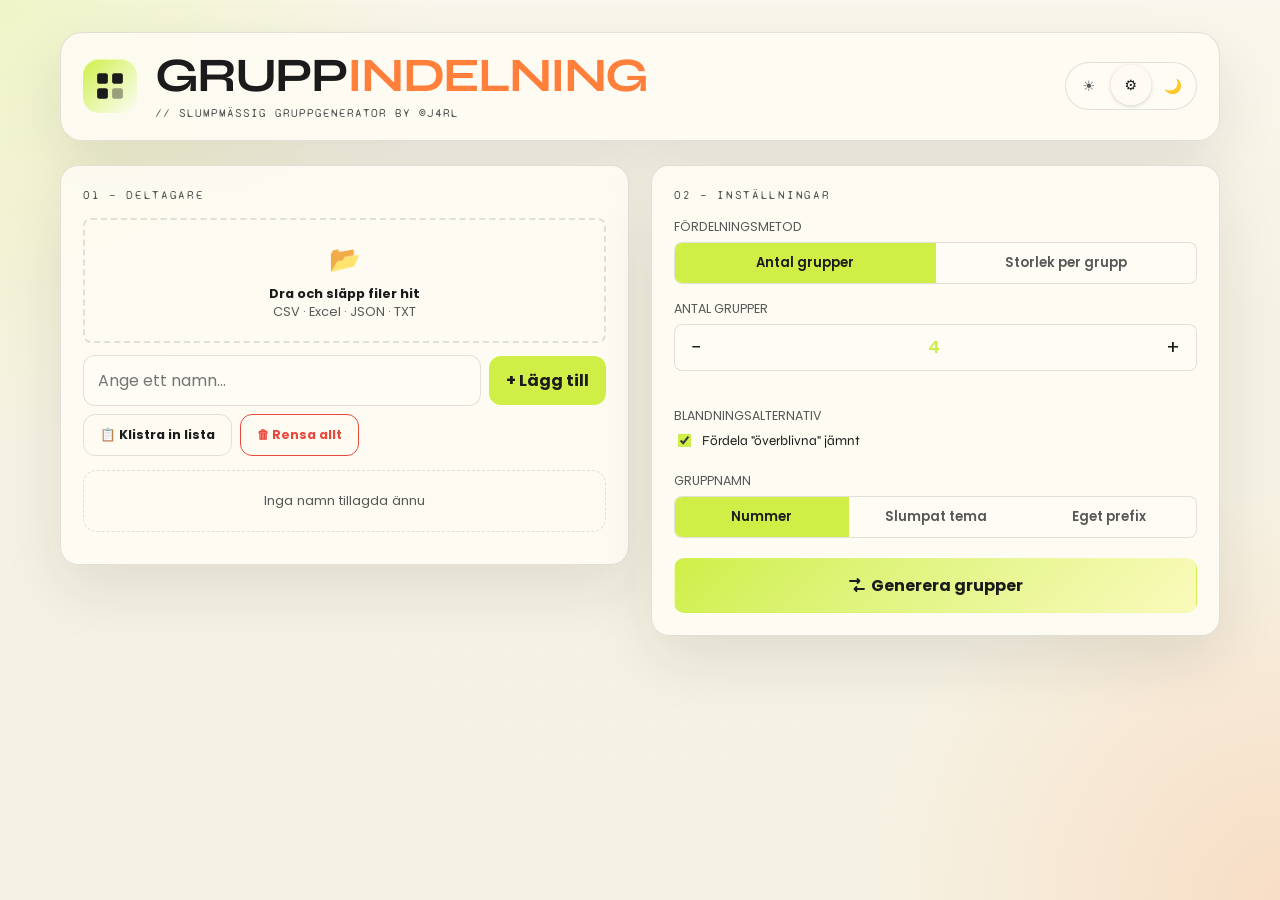
==== commit 7be8c198: "0.0.4" ====
--- a/index.html
+++ b/index.html
@@ -23,7 +23,7 @@
       </div>
       <div>
         <h1>Grupp<span>indelning</span></h1>
-        <div class="subtitle">// slumpmässig gruppgenerator</div>
+        <div class="subtitle">// slumpmässig gruppgenerator by &copy;j4rl</div>
       </div>
       <div class="theme-toggle" id="themeToggle">
         <button onclick="setTheme('light')" title="Ljust läge">☀️</button>
@@ -167,6 +167,20 @@
   </div>
 
   <div class="toast" id="toast"></div>
+
+  <div id="importModal" class="ia-backdrop" style="display:none;" onclick="if(event.target===this)closeImportModal()">
+    <div class="ia-modal">
+      <div class="ia-modal-head">
+        <span>📊 Importanalys</span>
+        <button class="ia-close" onclick="closeImportModal()">×</button>
+      </div>
+      <div id="importModalBody" class="ia-modal-body"></div>
+      <div class="ia-modal-foot">
+        <button class="btn" onclick="confirmImport()">✓ Importera</button>
+        <button class="btn btn-ghost" onclick="closeImportModal()">Avbryt</button>
+      </div>
+    </div>
+  </div>
 </body>
 
 </html>
--- a/style.css
+++ b/style.css
@@ -1,565 +1,1133 @@
-  @import url('https://fonts.googleapis.com/css2?family=Poppins:ital,wght@0,100;0,200;0,300;0,400;0,500;0,600;0,700;0,800;0,900;1,100;1,200;1,300;1,400;1,500;1,600;1,700;1,800;1,900&display=swap');
-  
-  :root{
-    --font:'Poppins', system-ui;
+  @import url('https://fonts.googleapis.com/css2?family=Poppins:wght@400;500;600;700;800&family=Syne:wght@500;600;700;800&family=Syne+Mono&display=swap');
+
+  @layer base, print;
+
+  @layer base {
+
+      :root {
+          --font: 'Poppins', system-ui, sans-serif;
+          --font-display: 'Syne', sans-serif;
+          --font-mono: 'Syne Mono', monospace;
+          --bg: oklch(0.96 0.02 95);
+          --surface: oklch(0.99 0.01 95 / 0.88);
+          --surface2: oklch(0.99 0.01 95 / 0.65);
+          --text: oklch(0.22 0 0);
+          --muted: oklch(0.46 0 0);
+          --border: oklch(0.22 0 0 / 0.12);
+          --accent: oklch(0.9 0.19 120);
+          --accent2: oklch(0.74 0.18 45);
+          --danger: oklch(0.63 0.2 28);
+          --shadow: 0 24px 60px oklch(0.22 0 0 / 0.1);
+          --radius: 18px;
+      }
+
+      :root[data-theme='dark'] {
+          --bg: oklch(0.16 0.01 260);
+          --surface: oklch(0.25 0.01 260 / 0.92);
+          --surface2: oklch(0.31 0.01 260 / 0.88);
+          --text: oklch(0.95 0.01 95);
+          --muted: oklch(0.77 0.01 260);
+          --border: oklch(1 0 0 / 0.1);
+          --accent: oklch(0.93 0.15 118);
+          --accent2: oklch(0.88 0.1 220);
+          --danger: oklch(0.78 0.14 26);
+          --shadow: 0 28px 72px oklch(0 0 0 / 0.35);
+      }
+
+      @media (prefers-color-scheme: dark) {
+          :root[data-theme='auto'] {
+              --bg: oklch(0.16 0.01 260);
+              --surface: oklch(0.25 0.01 260 / 0.92);
+              --surface2: oklch(0.31 0.01 260 / 0.88);
+              --text: oklch(0.95 0.01 95);
+              --muted: oklch(0.77 0.01 260);
+              --border: oklch(1 0 0 / 0.1);
+              --accent: oklch(0.93 0.15 118);
+              --accent2: oklch(0.88 0.1 220);
+              --danger: oklch(0.78 0.14 26);
+              --shadow: 0 28px 72px oklch(0 0 0 / 0.35);
+          }
+      }
+
+      * {
+          box-sizing: border-box;
+      }
+
+      html {
+          scroll-behavior: smooth;
+      }
+
+      body {
+          margin: 0;
+          min-height: 100vh;
+          font-family: var(--font);
+          color: var(--text);
+          background:
+              radial-gradient(circle at top left, oklch(0.9 0.19 120 / 0.22), transparent 28%),
+              radial-gradient(circle at bottom right, oklch(0.74 0.18 45 / 0.18), transparent 26%),
+              linear-gradient(180deg, oklch(1 0 0 / 0.35), transparent 35%),
+              var(--bg);
+      }
+
+      body::before {
+          content: '';
+          position: fixed;
+          inset: 0;
+          pointer-events: none;
+          background-image: linear-gradient(oklch(1 0 0 / 0.04) 1px, transparent 1px), linear-gradient(90deg, oklch(1 0 0 / 0.04) 1px, transparent 1px);
+          background-size: 36px 36px;
+          mask-image: radial-gradient(circle at center, black 40%, transparent 90%);
+          opacity: 0.45;
+      }
+
+      button,
+      input,
+      textarea {
+          font: inherit;
+      }
+
+      button {
+          color: inherit;
+      }
+
+      .app {
+          position: relative;
+          max-width: 1200px;
+          margin: 0 auto;
+          padding: 32px 20px 56px;
+      }
+
+      header {
+          display: flex;
+          align-items: center;
+          justify-content: space-between;
+          gap: 18px;
+          margin-bottom: 24px;
+          padding: 20px 22px;
+          background: var(--surface);
+          border: 1px solid var(--border);
+          border-radius: calc(var(--radius) + 4px);
+          box-shadow: var(--shadow);
+          backdrop-filter: blur(18px);
+      }
+
+      .logo-mark {
+          display: grid;
+          place-items: center;
+          width: 54px;
+          height: 54px;
+          flex-shrink: 0;
+          border-radius: 16px;
+          background: linear-gradient(135deg, var(--accent), oklch(1 0 0 / 0.16));
+          color: oklch(0.22 0 0);
+          box-shadow: inset 0 1px 0 oklch(1 0 0 / 0.45);
+      }
+
+      .logo-mark svg {
+          width: 30px;
+          height: 30px;
+      }
+
+      h1 {
+          margin: 0;
+          font-family: var(--font-display);
+          font-size: clamp(1.9rem, 4vw, 3rem);
+          line-height: 0.95;
+          letter-spacing: -0.04em;
+          text-transform: uppercase;
+      }
+
+      h1 span {
+          color: var(--accent2);
+      }
+
+      .subtitle {
+          margin-top: 6px;
+          color: var(--muted);
+          font-family: var(--font-mono);
+          font-size: 0.78rem;
+          letter-spacing: 0.08em;
+          text-transform: uppercase;
+      }
+
+      .theme-toggle {
+          display: inline-flex;
+          gap: 8px;
+          padding: 6px;
+          background: var(--surface2);
+          border: 1px solid var(--border);
+          border-radius: 999px;
+          margin-left: auto;
+      }
+
+      .theme-toggle button {
+          width: 40px;
+          height: 40px;
+          border: none;
+          border-radius: 999px;
+          background: transparent;
+          cursor: pointer;
+          transition: transform 0.18s ease, background 0.18s ease;
+      }
+
+      .theme-toggle button:hover,
+      .theme-toggle button.active {
+          background: var(--accent);
+          transform: translateY(-1px);
+      }
+
+      .layout {
+          display: grid;
+          grid-template-columns: repeat(2, minmax(0, 1fr));
+          gap: 22px;
+          align-items: start;
+      }
+
+      .panel {
+          background: var(--surface);
+          border: 1px solid var(--border);
+          border-radius: var(--radius);
+          box-shadow: var(--shadow);
+          backdrop-filter: blur(18px);
+          padding: 22px;
+      }
+
+      .panel-title {
+          margin-bottom: 16px;
+          color: var(--muted);
+          font-family: var(--font-mono);
+          font-size: 0.75rem;
+          letter-spacing: 0.14em;
+          text-transform: uppercase;
+      }
+
+      .name-input-row,
+      .copy-row {
+          display: flex;
+          gap: 8px;
+          flex-wrap: wrap;
+      }
+
+      .name-input-row {
+          flex-wrap: nowrap;
+          align-items: center;
+      }
+
+      .name-input-row input[type='text'] {
+          flex: 1;
+          width: auto;
+      }
+
+      .name-input-row .btn {
+          flex-shrink: 0;
+          white-space: nowrap;
+      }
+
+      input[type='text'],
+      textarea {
+          width: 100%;
+          min-width: 0;
+          border: 1px solid var(--border);
+          border-radius: 12px;
+          background: var(--surface2);
+          color: var(--text);
+          padding: 12px 14px;
+          outline: none;
+          transition: border-color 0.18s ease, box-shadow 0.18s ease, background 0.18s ease;
+      }
+
+      input[type='text']:focus,
+      textarea:focus {
+          border-color: var(--accent2);
+          box-shadow: 0 0 0 3px oklch(0.74 0.18 45 / 0.18);
+      }
+
+      .btn {
+          display: inline-flex;
+          align-items: center;
+          justify-content: center;
+          gap: 8px;
+          border: 1px solid transparent;
+          border-radius: 12px;
+          background: var(--accent);
+          color: oklch(0.22 0 0);
+          padding: 11px 16px;
+          font-weight: 700;
+          cursor: pointer;
+          transition: transform 0.18s ease, box-shadow 0.18s ease, background 0.18s ease, border-color 0.18s ease;
+      }
+
+      .btn:hover {
+          transform: translateY(-1px);
+          box-shadow: 0 10px 24px oklch(0 0 0 / 0.14);
+      }
+
+      .btn-ghost {
+          background: transparent;
+          color: var(--text);
+          border-color: var(--border);
+          box-shadow: none;
+      }
+
+      .shuffle-btn {
+          background: linear-gradient(135deg, var(--accent), oklch(0.97 0.08 108));
+      }
+
+      .empty-state {
+          width: 100%;
+          padding: 20px 14px;
+          border: 1px dashed var(--border);
+          border-radius: 14px;
+          color: var(--muted);
+          text-align: center;
+          font-size: 0.9rem;
+      }
+
+      .mt8 {
+          margin-top: 8px;
+      }
+
+      @media (max-width: 900px) {
+          header {
+              flex-wrap: wrap;
+          }
+
+          .theme-toggle {
+              margin-left: 0;
+          }
+
+          .layout {
+              grid-template-columns: 1fr;
+          }
+      }
+
+      @media (max-width: 640px) {
+          .app {
+              padding: 18px 14px 32px;
+          }
+
+          header,
+          .panel {
+              padding: 18px;
+          }
+
+          .name-input-row {
+              flex-wrap: wrap;
+          }
+
+          .name-input-row>*,
+          .copy-row>*,
+          .action-row>* {
+              width: 100%;
+          }
+
+          .groups-grid {
+              grid-template-columns: 1fr;
+          }
+      }
+
+      /* Import area */
+      .import-zone {
+          border: 2px dashed var(--border);
+          border-radius: 8px;
+          padding: 20px;
+          text-align: center;
+          cursor: pointer;
+          transition: border-color 0.2s, background 0.2s;
+          margin-bottom: 12px;
+          position: relative;
+      }
+
+      .import-zone:hover,
+      .import-zone.drag-over {
+          border-color: var(--accent);
+          background: oklch(0.9 0.19 120 / 0.04);
+      }
+
+      .import-zone input[type="file"] {
+          position: absolute;
+          inset: 0;
+          opacity: 0;
+          cursor: pointer;
+      }
+
+      .import-icon {
+          font-size: 1.6rem;
+          margin-bottom: 6px;
+      }
+
+      .import-text {
+          font-size: 0.8rem;
+          color: var(--muted);
+      }
+
+      .import-text strong {
+          color: var(--text);
+      }
+
+      /* Name list */
+      .name-list {
+          display: flex;
+          flex-wrap: wrap;
+          gap: 6px;
+          max-height: 220px;
+          overflow-y: auto;
+          margin-top: 4px;
+      }
+
+      .name-list::-webkit-scrollbar {
+          width: 4px;
+      }
+
+      .name-list::-webkit-scrollbar-track {
+          background: transparent;
+      }
+
+      .name-list::-webkit-scrollbar-thumb {
+          background: var(--border);
+          border-radius: 2px;
+      }
+
+      .name-tag {
+          display: inline-flex;
+          align-items: center;
+          gap: 5px;
+          background: var(--surface2);
+          border: 1px solid var(--border);
+          border-radius: 20px;
+          padding: 4px 10px 4px 12px;
+          font-size: 0.82rem;
+          animation: tagIn 0.2s ease;
+      }
+
+      @keyframes tagIn {
+          from {
+              opacity: 0;
+              transform: scale(0.85);
+          }
+
+          to {
+              opacity: 1;
+              transform: scale(1);
+          }
+      }
+
+      .name-tag button {
+          background: none;
+          border: none;
+          color: var(--muted);
+          cursor: pointer;
+          font-size: 0.9rem;
+          line-height: 1;
+          padding: 0;
+          transition: color 0.15s;
+      }
+
+      .name-tag button:hover {
+          color: var(--danger);
+      }
+
+      .name-count {
+          font-family: var(--font);
+          font-size: 0.75rem;
+          color: var(--muted);
+          margin-top: 10px;
+      }
+
+      .name-count span {
+          color: var(--accent);
+          font-weight: 600;
+      }
+
+      /* Settings */
+      .settings-row {
+          display: flex;
+          flex-direction: column;
+          gap: 16px;
+          margin-bottom: 20px;
+      }
+
+      .setting-item label {
+          display: block;
+          font-size: 0.78rem;
+          color: var(--muted);
+          margin-bottom: 6px;
+          font-family: var(--font);
+      }
+
+      .mode-toggle {
+          display: flex;
+          background: var(--surface2);
+          border: 1px solid var(--border);
+          border-radius: 8px;
+          overflow: hidden;
+      }
+
+      .mode-toggle button {
+          flex: 1;
+          background: none;
+          border: none;
+          color: var(--muted);
+          font-family: var(--font);
+          font-size: 0.82rem;
+          font-weight: 600;
+          padding: 10px;
+          cursor: pointer;
+          transition: background 0.2s, color 0.2s;
+      }
+
+      .mode-toggle button.active {
+          background: var(--accent);
+          color: oklch(0.22 0 0);
+      }
+
+      .number-input-wrap {
+          display: flex;
+          align-items: center;
+          background: var(--surface2);
+          border: 1px solid var(--border);
+          border-radius: 8px;
+          overflow: hidden;
+      }
+
+      .number-input-wrap button {
+          background: none;
+          border: none;
+          color: var(--text);
+          font-size: 1.2rem;
+          padding: 8px 16px;
+          cursor: pointer;
+          transition: background 0.15s;
+      }
+
+      .number-input-wrap button:hover {
+          background: var(--border);
+      }
+
+      .number-input-wrap span {
+          flex: 1;
+          text-align: center;
+          font-family: var(--font);
+          font-size: 1.1rem;
+          font-weight: 600;
+          color: var(--accent);
+      }
+
+      .predict-text {
+          font-size: 0.75rem;
+          color: var(--muted);
+          font-family: var(--font);
+          margin-top: 6px;
+          min-height: 1.2em;
+      }
+
+      .predict-text strong {
+          color: var(--text);
+      }
+
+      /* Actions */
+      .action-row {
+          display: flex;
+          gap: 8px;
+          flex-wrap: wrap;
+      }
+
+      .btn-big {
+          padding: 14px 28px;
+          font-size: 1rem;
+          border-radius: 10px;
+          flex: 1;
+      }
+
+      /* Results */
+      .results-area {
+          grid-column: 1 / -1;
+          display: none;
+      }
+
+      .results-area.visible {
+          display: block;
+      }
+
+      .results-header {
+          display: flex;
+          align-items: center;
+          justify-content: space-between;
+          margin-bottom: 20px;
+          flex-wrap: wrap;
+          gap: 12px;
+      }
+
+      .results-title {
+          font-size: 1.1rem;
+          font-weight: 700;
+          display: flex;
+          align-items: center;
+          gap: 10px;
+      }
+
+      .results-badge {
+          background: var(--accent);
+          color: oklch(0.22 0 0);
+          font-size: 0.7rem;
+          font-family: var(--font);
+          padding: 3px 8px;
+          border-radius: 20px;
+          font-weight: 700;
+      }
+
+      .groups-grid {
+          display: grid;
+          grid-template-columns: repeat(auto-fill, minmax(180px, 1fr));
+          gap: 16px;
+      }
+
+      .group-card {
+          background: var(--surface);
+          border: 1px solid var(--border);
+          border-radius: var(--radius);
+          overflow: hidden;
+          animation: cardIn 0.3s ease both;
+      }
+
+      @keyframes cardIn {
+          from {
+              opacity: 0;
+              transform: translateY(12px);
+          }
+
+          to {
+              opacity: 1;
+              transform: translateY(0);
+          }
+      }
+
+      .group-header {
+          padding: 10px 14px;
+          font-size: 0.7rem;
+          font-family: 'Syne Mono', monospace;
+          font-weight: 600;
+          letter-spacing: 0.08em;
+          border-bottom: 1px solid var(--border);
+          display: flex;
+          align-items: center;
+          justify-content: space-between;
+      }
+
+      .group-num {
+          color: var(--accent);
+      }
+
+      .group-size {
+          color: var(--muted);
+          font-size: 0.65rem;
+      }
+
+      .group-members {
+          padding: 10px 14px;
+          display: flex;
+          flex-direction: column;
+          gap: 5px;
+      }
+
+      .member {
+          font-size: 0.88rem;
+          display: flex;
+          align-items: center;
+          gap: 6px;
+          padding: 3px 0;
+          border-bottom: 1px solid var(--border);
+      }
+
+      .member:last-child {
+          border-bottom: none;
+      }
+
+      .member[draggable="true"] {
+          cursor: grab;
+          user-select: none;
+          border-radius: 6px;
+          padding-left: 4px;
+          margin-left: -4px;
+          transition: background 0.15s, opacity 0.15s;
+      }
+
+      .member[draggable="true"]:hover {
+          background: var(--surface2);
+      }
+
+      .member.dragging {
+          opacity: 0.3;
+          cursor: grabbing;
+      }
+
+      .member.drag-over {
+          background: oklch(0.9 0.19 120 / 0.18);
+          border-bottom-color: var(--accent);
+          outline: 1px dashed var(--accent);
+          border-radius: 6px;
+      }
+
+      .member-dot {
+          width: 6px;
+          height: 6px;
+          border-radius: 50%;
+          background: var(--accent2);
+          flex-shrink: 0;
+      }
+
+      /* Toast */
+      .toast {
+          position: fixed;
+          bottom: 32px;
+          left: 50%;
+          transform: translateX(-50%) translateY(80px);
+          background: var(--surface2);
+          border: 1px solid var(--border);
+          color: var(--text);
+          font-family: var(--font);
+          font-size: 0.82rem;
+          padding: 12px 20px;
+          border-radius: 40px;
+          z-index: 100;
+          transition: transform 0.3s cubic-bezier(0.34, 1.56, 0.64, 1);
+          pointer-events: none;
+          white-space: nowrap;
+      }
+
+      .toast.show {
+          transform: translateX(-50%) translateY(0);
+      }
+
+      .print-footer {
+          display: none;
+          text-align: center;
+          margin-top: 14mm;
+          font-size: 7pt;
+          color: oklch(0.74 0 0);
+          font-family: var(--font);
+      }
+
+      .theme-btn {
+          background: var(--surface2);
+          border: 1px solid var(--border);
+          border-radius: 6px;
+          color: var(--text);
+          font-family: var(--font);
+          font-size: 0.78rem;
+          padding: 5px 10px;
+          cursor: pointer;
+          transition: border-color 0.15s, background 0.15s;
+          white-space: nowrap;
+      }
+
+      .theme-btn:hover {
+          border-color: var(--muted);
+      }
+
+      .theme-btn.active {
+          border-color: var(--accent);
+          background: oklch(0.9 0.19 120 / 0.1);
+          color: var(--accent);
+      }
+
+      /* Import Analysis Modal */
+      .ia-backdrop {
+          position: fixed;
+          inset: 0;
+          background: oklch(0 0 0 / 0.45);
+          backdrop-filter: blur(4px);
+          display: flex;
+          align-items: center;
+          justify-content: center;
+          z-index: 200;
+          padding: 20px;
+      }
+
+      .ia-modal {
+          background: var(--surface);
+          border: 1px solid var(--border);
+          border-radius: var(--radius);
+          box-shadow: var(--shadow);
+          width: 100%;
+          max-width: 680px;
+          max-height: 90vh;
+          display: flex;
+          flex-direction: column;
+          overflow: hidden;
+      }
+
+      .ia-modal-head {
+          display: flex;
+          align-items: center;
+          justify-content: space-between;
+          padding: 16px 20px;
+          border-bottom: 1px solid var(--border);
+          font-family: var(--font-display);
+          font-weight: 700;
+          font-size: 1rem;
+      }
+
+      .ia-close {
+          background: none;
+          border: none;
+          font-size: 1.4rem;
+          cursor: pointer;
+          color: var(--muted);
+          line-height: 1;
+          padding: 0 4px;
+          transition: color 0.15s;
+      }
+
+      .ia-close:hover {
+          color: var(--danger);
+      }
+
+      .ia-modal-body {
+          padding: 20px;
+          overflow-y: auto;
+          flex: 1;
+      }
+
+      .ia-modal-foot {
+          padding: 14px 20px;
+          border-top: 1px solid var(--border);
+          display: flex;
+          gap: 8px;
+      }
+
+      .ia-filename {
+          font-family: var(--font-mono);
+          font-size: 0.8rem;
+          color: var(--accent);
+          margin-bottom: 4px;
+          word-break: break-all;
+      }
+
+      .ia-meta {
+          font-size: 0.78rem;
+          color: var(--muted);
+          margin-bottom: 12px;
+      }
+
+      .ia-merge-note {
+          background: oklch(0.9 0.19 120 / 0.12);
+          border: 1px solid var(--accent);
+          border-radius: 8px;
+          color: var(--accent);
+          font-size: 0.8rem;
+          font-weight: 600;
+          padding: 7px 12px;
+          margin-bottom: 14px;
+      }
+
+      .ia-hint {
+          font-size: 0.78rem;
+          color: var(--muted);
+          margin-bottom: 10px;
+      }
+
+      .ia-col-cards {
+          display: flex;
+          flex-wrap: wrap;
+          gap: 8px;
+          margin-bottom: 16px;
+      }
+
+      .ia-col-card {
+          flex: 1 1 140px;
+          min-width: 120px;
+          background: var(--surface2);
+          border: 1.5px solid var(--border);
+          border-radius: 10px;
+          padding: 10px 12px;
+          cursor: pointer;
+          transition: border-color 0.15s, background 0.15s;
+          user-select: none;
+      }
+
+      .ia-col-card:hover {
+          border-color: var(--muted);
+      }
+
+      .ia-col-card.selected {
+          border-color: var(--accent);
+          background: oklch(0.9 0.19 120 / 0.1);
+      }
+
+      .ia-col-head {
+          display: flex;
+          align-items: center;
+          gap: 6px;
+          margin-bottom: 6px;
+          flex-wrap: wrap;
+      }
+
+      .ia-col-name {
+          font-size: 0.82rem;
+          font-weight: 700;
+          color: var(--text);
+      }
+
+      .ia-badge {
+          font-size: 0.65rem;
+          font-weight: 700;
+          padding: 2px 6px;
+          border-radius: 20px;
+      }
+
+      .ia-first {
+          background: oklch(0.9 0.19 120 / 0.2);
+          color: var(--accent);
+          border: 1px solid var(--accent);
+      }
+
+      .ia-last {
+          background: oklch(0.74 0.18 45 / 0.2);
+          color: var(--accent2);
+          border: 1px solid var(--accent2);
+      }
+
+      .ia-col-samples {
+          display: flex;
+          flex-wrap: wrap;
+          gap: 4px;
+      }
+
+      .ia-sample {
+          font-size: 0.72rem;
+          background: var(--surface);
+          border: 1px solid var(--border);
+          border-radius: 20px;
+          padding: 1px 7px;
+          color: var(--muted);
+          white-space: nowrap;
+          overflow: hidden;
+          text-overflow: ellipsis;
+          max-width: 90px;
+      }
+
+      .ia-muted {
+          opacity: 0.4;
+      }
+
+      .ia-preview-wrap {
+          overflow-x: auto;
+          border: 1px solid var(--border);
+          border-radius: 8px;
+      }
+
+      .ia-preview {
+          width: 100%;
+          border-collapse: collapse;
+          font-size: 0.78rem;
+      }
+
+      .ia-preview th {
+          background: var(--surface2);
+          color: var(--muted);
+          font-family: var(--font-mono);
+          font-size: 0.68rem;
+          letter-spacing: 0.06em;
+          padding: 7px 10px;
+          text-align: left;
+          border-bottom: 1px solid var(--border);
+          white-space: nowrap;
+      }
+
+      .ia-preview td {
+          padding: 6px 10px;
+          color: var(--text);
+          border-bottom: 1px solid var(--border);
+      }
+
+      .ia-preview tr:last-child td {
+          border-bottom: none;
+      }
+
+      .ia-preview tr:hover td {
+          background: var(--surface2);
+      }
+
+      /* Utility */
+      .flex-row {
+          display: flex;
+          gap: 8px;
+          align-items: center;
+      }
+
+      .mt8 {
+          margin-top: 8px;
+      }
+
+      .empty-state {
+          color: var(--muted);
+          font-size: 0.82rem;
+          padding: 20px 0;
+          text-align: center;
+          font-family: var(--font);
+      }
+
+      .copy-row {
+          display: flex;
+          gap: 8px;
+          flex-wrap: wrap;
+      }
+
+      .shuffle-btn {
+          display: flex;
+          align-items: center;
+          gap: 6px;
+      }
+
+      .shuffle-btn svg {
+          transition: transform 0.4s;
+      }
+
+      .shuffle-btn:hover svg {
+          transform: rotate(180deg);
+      }
+
+      /* Theme toggle */
+      .theme-toggle {
+          display: flex;
+          align-items: center;
+          background: var(--surface2);
+          border: 1px solid var(--border);
+          border-radius: 30px;
+          padding: 3px;
+          gap: 2px;
+          margin-left: auto;
+      }
+
+      .theme-toggle button {
+          background: none;
+          border: none;
+          border-radius: 24px;
+          padding: 5px 9px;
+          cursor: pointer;
+          font-size: 0.9rem;
+          line-height: 1;
+          color: var(--muted);
+          transition: background 0.18s, color 0.18s;
+      }
+
+      .theme-toggle button.active {
+          background: var(--surface);
+          color: var(--text);
+          box-shadow: 0 1px 4px oklch(0 0 0 / 0.18);
+      }
+
+      [data-theme="light"] .theme-toggle button.active {
+          box-shadow: 0 1px 4px oklch(0 0 0 / 0.10);
+      }
+
   }
-  
-  
-  /* Import area */
-  .import-zone {
-      border: 2px dashed var(--border);
-      border-radius: 8px;
-      padding: 20px;
-      text-align: center;
-      cursor: pointer;
-      transition: border-color 0.2s, background 0.2s;
-      margin-bottom: 12px;
-      position: relative;
-  }
-
-  .import-zone:hover,
-  .import-zone.drag-over {
-      border-color: var(--accent);
-      background: rgba(200, 240, 60, 0.04);
-  }
-
-  .import-zone input[type="file"] {
-      position: absolute;
-      inset: 0;
-      opacity: 0;
-      cursor: pointer;
-  }
-
-  .import-icon {
-      font-size: 1.6rem;
-      margin-bottom: 6px;
-  }
-
-  .import-text {
-      font-size: 0.8rem;
-      color: var(--muted);
-  }
-
-  .import-text strong {
-      color: var(--text);
-  }
-
-  /* Name list */
-  .name-list {
-      display: flex;
-      flex-wrap: wrap;
-      gap: 6px;
-      max-height: 220px;
-      overflow-y: auto;
-      margin-top: 4px;
-  }
-
-  .name-list::-webkit-scrollbar {
-      width: 4px;
-  }
-
-  .name-list::-webkit-scrollbar-track {
-      background: transparent;
-  }
-
-  .name-list::-webkit-scrollbar-thumb {
-      background: var(--border);
-      border-radius: 2px;
-  }
-
-  .name-tag {
-      display: inline-flex;
-      align-items: center;
-      gap: 5px;
-      background: var(--surface2);
-      border: 1px solid var(--border);
-      border-radius: 20px;
-      padding: 4px 10px 4px 12px;
-      font-size: 0.82rem;
-      animation: tagIn 0.2s ease;
-  }
-
-  @keyframes tagIn {
-      from {
-          opacity: 0;
-          transform: scale(0.85);
-      }
-
-      to {
-          opacity: 1;
-          transform: scale(1);
-      }
-  }
-
-  .name-tag button {
-      background: none;
-      border: none;
-      color: var(--muted);
-      cursor: pointer;
-      font-size: 0.9rem;
-      line-height: 1;
-      padding: 0;
-      transition: color 0.15s;
-  }
-
-  .name-tag button:hover {
-      color: var(--danger);
-  }
-
-  .name-count {
-      font-family: var(--font);
-      font-size: 0.75rem;
-      color: var(--muted);
-      margin-top: 10px;
-  }
-
-  .name-count span {
-      color: var(--accent);
-      font-weight: 600;
-  }
-
-  /* Settings */
-  .settings-row {
-      display: flex;
-      flex-direction: column;
-      gap: 16px;
-      margin-bottom: 20px;
-  }
-
-  .setting-item label {
-      display: block;
-      font-size: 0.78rem;
-      color: var(--muted);
-      margin-bottom: 6px;
-      font-family: var(--font);
-  }
-
-  .mode-toggle {
-      display: flex;
-      background: var(--surface2);
-      border: 1px solid var(--border);
-      border-radius: 8px;
-      overflow: hidden;
-  }
-
-  .mode-toggle button {
-      flex: 1;
-      background: none;
-      border: none;
-      color: var(--muted);
-      font-family: var(--font);
-      font-size: 0.82rem;
-      font-weight: 600;
-      padding: 10px;
-      cursor: pointer;
-      transition: background 0.2s, color 0.2s;
-  }
-
-  .mode-toggle button.active {
-      background: var(--accent);
-      color: #0e0e12;
-  }
-
-  .number-input-wrap {
-      display: flex;
-      align-items: center;
-      background: var(--surface2);
-      border: 1px solid var(--border);
-      border-radius: 8px;
-      overflow: hidden;
-  }
-
-  .number-input-wrap button {
-      background: none;
-      border: none;
-      color: var(--text);
-      font-size: 1.2rem;
-      padding: 8px 16px;
-      cursor: pointer;
-      transition: background 0.15s;
-  }
-
-  .number-input-wrap button:hover {
-      background: var(--border);
-  }
-
-  .number-input-wrap span {
-      flex: 1;
-      text-align: center;
-      font-family: var(--font);
-      font-size: 1.1rem;
-      font-weight: 600;
-      color: var(--accent);
-  }
-
-  .predict-text {
-      font-size: 0.75rem;
-      color: var(--muted);
-      font-family: var(--font);
-      margin-top: 6px;
-      min-height: 1.2em;
-  }
-
-  .predict-text strong {
-      color: var(--text);
-  }
-
-  /* Actions */
-  .action-row {
-      display: flex;
-      gap: 8px;
-      flex-wrap: wrap;
-  }
-
-  .btn-big {
-      padding: 14px 28px;
-      font-size: 1rem;
-      border-radius: 10px;
-      flex: 1;
-  }
-
-  /* Results */
-  .results-area {
-      grid-column: 1 / -1;
-      display: none;
-  }
-
-  .results-area.visible {
-      display: block;
-  }
-
-  .results-header {
-      display: flex;
-      align-items: center;
-      justify-content: space-between;
-      margin-bottom: 20px;
-      flex-wrap: wrap;
-      gap: 12px;
-  }
-
-  .results-title {
-      font-size: 1.1rem;
-      font-weight: 700;
-      display: flex;
-      align-items: center;
-      gap: 10px;
-  }
-
-  .results-badge {
-      background: var(--accent);
-      color: #0e0e12;
-      font-size: 0.7rem;
-      font-family: var(--font);
-      padding: 3px 8px;
-      border-radius: 20px;
-      font-weight: 700;
-  }
-
-  .groups-grid {
-      display: grid;
-      grid-template-columns: repeat(auto-fill, minmax(180px, 1fr));
-      gap: 16px;
-  }
-
-  .group-card {
-      background: var(--surface);
-      border: 1px solid var(--border);
-      border-radius: var(--radius);
-      overflow: hidden;
-      animation: cardIn 0.3s ease both;
-  }
-
-  @keyframes cardIn {
-      from {
-          opacity: 0;
-          transform: translateY(12px);
-      }
-
-      to {
-          opacity: 1;
-          transform: translateY(0);
-      }
-  }
-
-  .group-header {
-      padding: 10px 14px;
-      font-size: 0.7rem;
-      font-family: 'Syne Mono', monospace;
-      font-weight: 600;
-      letter-spacing: 0.08em;
-      border-bottom: 1px solid var(--border);
-      display: flex;
-      align-items: center;
-      justify-content: space-between;
-  }
-
-  .group-num {
-      color: var(--accent);
-  }
-
-  .group-size {
-      color: var(--muted);
-      font-size: 0.65rem;
-  }
-
-  .group-members {
-      padding: 10px 14px;
-      display: flex;
-      flex-direction: column;
-      gap: 5px;
-  }
-
-  .member {
-      font-size: 0.88rem;
-      display: flex;
-      align-items: center;
-      gap: 6px;
-      padding: 3px 0;
-      border-bottom: 1px solid var(--border);
-  }
-
-  .member:last-child {
-      border-bottom: none;
-  }
-
-  .member-dot {
-      width: 6px;
-      height: 6px;
-      border-radius: 50%;
-      background: var(--accent2);
-      flex-shrink: 0;
-  }
-
-  /* Toast */
-  .toast {
-      position: fixed;
-      bottom: 32px;
-      left: 50%;
-      transform: translateX(-50%) translateY(80px);
-      background: var(--surface2);
-      border: 1px solid var(--border);
-      color: var(--text);
-      font-family: var(--font);
-      font-size: 0.82rem;
-      padding: 12px 20px;
-      border-radius: 40px;
-      z-index: 100;
-      transition: transform 0.3s cubic-bezier(0.34, 1.56, 0.64, 1);
-      pointer-events: none;
-      white-space: nowrap;
-  }
-
-  .toast.show {
-      transform: translateX(-50%) translateY(0);
-  }
-
-  /* Print / PDF styles */
-  @media print {
-      @page {
-          margin: 20mm 18mm;
-          size: A4;
-      }
-
-      body {
-          background: white !important;
-          color: #111 !important;
-      }
-
-      body::before {
-          display: none;
-      }
-
-      .app {
-          padding: 0;
-          max-width: 100%;
-      }
-
-      header,
-      .layout>.panel:not(.results-area) {
-          display: none !important;
-      }
-
-      .results-area {
-          display: block !important;
-          border: none !important;
-          background: white !important;
-          padding: 0 !important;
-          grid-column: auto !important;
-      }
-
-      .results-header {
-          margin-bottom: 14mm;
-      }
-
-      .results-title {
-          font-size: 18pt;
-          color: #111 !important;
-      }
-
-      .results-badge {
-          background: #111 !important;
-          color: white !important;
-          font-size: 8pt;
-      }
-
-      .copy-row {
-          display: none !important;
-      }
-
-      .groups-grid {
-          grid-template-columns: repeat(3, 1fr);
-          gap: 8mm;
-      }
-
-      .group-card {
-          background: white !important;
-          border: 1.5pt solid #ccc !important;
-          border-radius: 6pt;
-          break-inside: avoid;
-          page-break-inside: avoid;
-      }
-
-      .group-header {
-          background: #f5f5f5 !important;
-          padding: 6pt 10pt !important;
-          border-bottom: 1pt solid #ddd !important;
-      }
-
-      .group-num {
-          font-size: 8pt !important;
-      }
-
-      .group-size {
-          font-size: 7pt !important;
-          color: #666 !important;
-      }
-
-      .group-members {
-          padding: 6pt 10pt !important;
-      }
-
-      .member {
-          font-size: 9pt !important;
-          color: #111 !important;
-          border-bottom: 0.5pt solid #eee !important;
-          padding: 2pt 0 !important;
-      }
-
-      .member-dot {
-          background: #555 !important;
-      }
-
-      .print-footer {
-          display: block !important;
-      }
-
-      * {
-          -webkit-print-color-adjust: exact;
-          print-color-adjust: exact;
-      }
-  }
-
-  .print-footer {
-      display: none;
-      text-align: center;
-      margin-top: 14mm;
-      font-size: 7pt;
-      color: #aaa;
-      font-family: var(--font);
-  }
-
-  .theme-btn {
-      background: var(--surface2);
-      border: 1px solid var(--border);
-      border-radius: 6px;
-      color: var(--text);
-      font-family: var(--font);
-      font-size: 0.78rem;
-      padding: 5px 10px;
-      cursor: pointer;
-      transition: border-color 0.15s, background 0.15s;
-      white-space: nowrap;
-  }
-
-  .theme-btn:hover {
-      border-color: var(--muted);
-  }
-
-  .theme-btn.active {
-      border-color: var(--accent);
-      background: rgba(200, 240, 60, 0.1);
-      color: var(--accent);
-  }
-
-  /* Utility */
-  .flex-row {
-      display: flex;
-      gap: 8px;
-      align-items: center;
-  }
-
-  .mt8 {
-      margin-top: 8px;
-  }
-
-  .empty-state {
-      color: var(--muted);
-      font-size: 0.82rem;
-      padding: 20px 0;
-      text-align: center;
-      font-family: var(--font);
-  }
-
-  .copy-row {
-      display: flex;
-      gap: 8px;
-      flex-wrap: wrap;
-  }
-
-  .shuffle-btn {
-      display: flex;
-      align-items: center;
-      gap: 6px;
-  }
-
-  .shuffle-btn svg {
-      transition: transform 0.4s;
-  }
-
-  .shuffle-btn:hover svg {
-      transform: rotate(180deg);
-  }
-
-  /* Theme toggle */
-  .theme-toggle {
-      display: flex;
-      align-items: center;
-      background: var(--surface2);
-      border: 1px solid var(--border);
-      border-radius: 30px;
-      padding: 3px;
-      gap: 2px;
-      margin-left: auto;
-  }
-
-  .theme-toggle button {
-      background: none;
-      border: none;
-      border-radius: 24px;
-      padding: 5px 9px;
-      cursor: pointer;
-      font-size: 0.9rem;
-      line-height: 1;
-      color: var(--muted);
-      transition: background 0.18s, color 0.18s;
-  }
-
-  .theme-toggle button.active {
-      background: var(--surface);
-      color: var(--text);
-      box-shadow: 0 1px 4px rgba(0, 0, 0, 0.18);
-  }
-
-  [data-theme="light"] .theme-toggle button.active {
-      box-shadow: 0 1px 4px rgba(0, 0, 0, 0.10);
+
+  @layer print {
+      @media print {
+          @page {
+              margin: 20mm 18mm;
+              size: A4;
+          }
+
+          body {
+              background: oklch(1 0 0);
+              color: oklch(0.22 0 0);
+          }
+
+          body::before {
+              display: none;
+          }
+
+          .app {
+              padding: 0;
+              max-width: 100%;
+          }
+
+          header,
+          .layout>.panel:not(.results-area) {
+              display: none;
+          }
+
+          .results-area {
+              display: block;
+              border: none;
+              background: oklch(1 0 0);
+              padding: 0;
+              grid-column: auto;
+          }
+
+          .results-header {
+              margin-bottom: 14mm;
+          }
+
+          .results-title {
+              font-size: 18pt;
+              color: oklch(0.22 0 0);
+          }
+
+          .results-badge {
+              background: oklch(0.22 0 0);
+              color: oklch(1 0 0);
+              font-size: 8pt;
+          }
+
+          .copy-row {
+              display: none;
+          }
+
+          .groups-grid {
+              grid-template-columns: repeat(3, 1fr);
+              gap: 8mm;
+          }
+
+          .group-card {
+              background: oklch(1 0 0);
+              border: 1.5pt solid oklch(0.84 0 0);
+              border-radius: 6pt;
+              break-inside: avoid;
+              page-break-inside: avoid;
+          }
+
+          .group-header {
+              background: oklch(0.93 0 0);
+              padding: 6pt 10pt;
+              border-bottom: 1pt solid oklch(0.88 0 0);
+          }
+
+          .group-num {
+              font-size: 8pt;
+              color: oklch(0.22 0 0);
+          }
+
+          .group-size {
+              font-size: 7pt;
+              color: oklch(0.53 0 0);
+          }
+
+          .group-members {
+              padding: 6pt 10pt;
+          }
+
+          .member {
+              font-size: 9pt;
+              color: oklch(0.22 0 0);
+              border-bottom: 0.5pt solid oklch(0.93 0 0);
+              padding: 2pt 0;
+          }
+
+          .member-dot {
+              background: oklch(0.46 0 0);
+          }
+
+          .print-footer {
+              display: block;
+          }
+
+          * {
+              -webkit-print-color-adjust: exact;
+              print-color-adjust: exact;
+          }
+      }
   }
